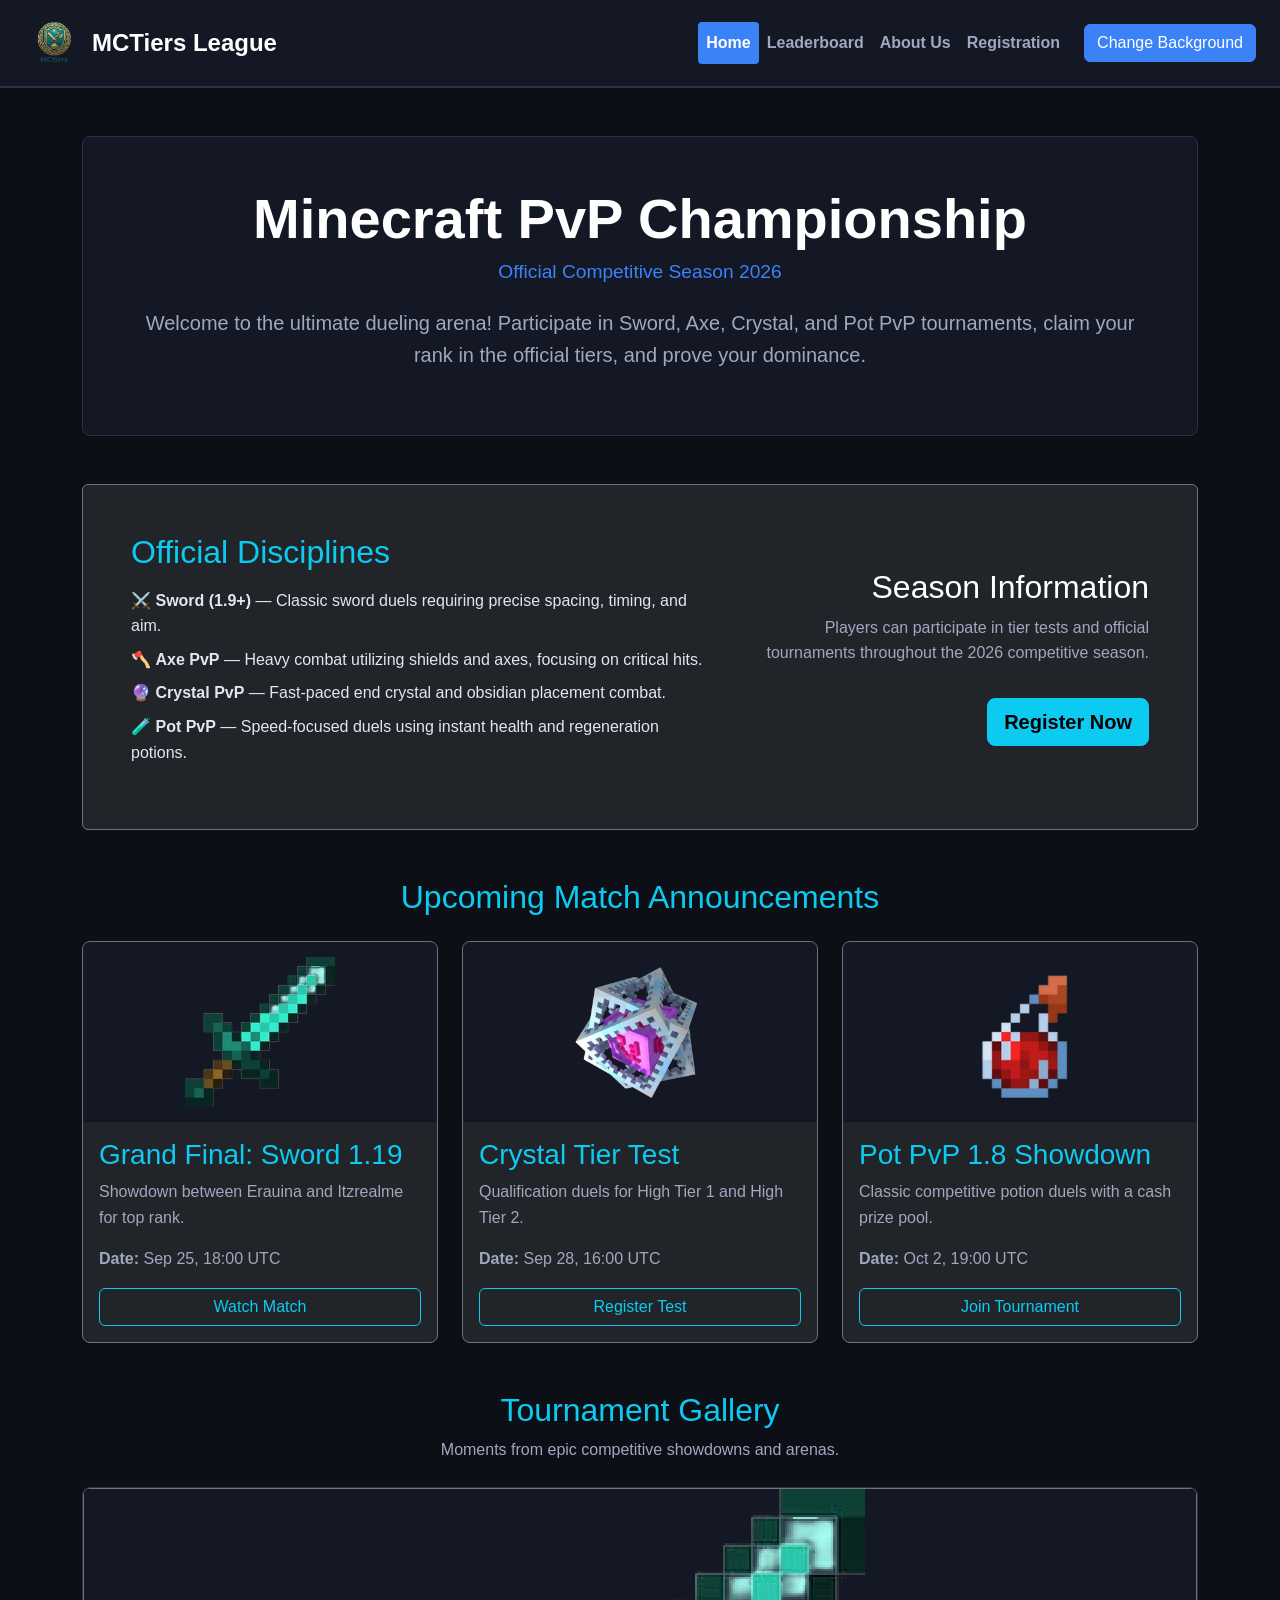
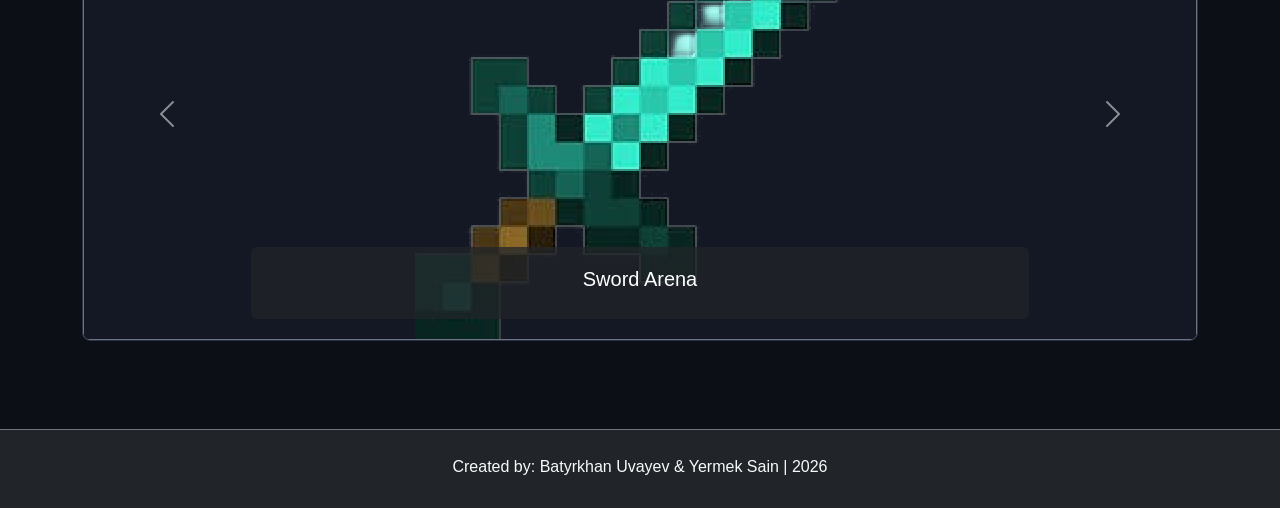
==== index.html @ 8cd23991 "task4: Change the Background Color Using JavaScript." ====
<!DOCTYPE html>
<html lang="en">
<head>
    <meta charset="UTF-8">
    <meta name="viewport" content="width=device-width, initial-scale=1.0">
    <title>Minecraft PvP Championship - Hub</title>
    
    <link href="https://fonts.googleapis.com/css2?family=Poppins:wght@300;400;600;700&display=swap" rel="stylesheet">
    <link rel="stylesheet" href="css/bootstrap.min.css">
    <link rel="stylesheet" href="css/style.css">
</head>
<body>

<div class="page d-flex flex-column min-vh-100">

    <header>
        <nav class="navbar navbar-expand-lg navbar-dark">
            <div class="container-fluid px-sm-2 px-lg-4">
                <a class="navbar-brand d-flex align-items-center gap-2" href="index.html">
                    <img src="images/logo.png" alt="MCTiers League logo" class="logo-img">
                    <span>MCTiers League</span>
                </a>

                <button class="navbar-toggler" type="button" data-bs-toggle="collapse" data-bs-target="#mainNav"
                        aria-controls="mainNav" aria-expanded="false" aria-label="Toggle navigation">
                    <span class="navbar-toggler-icon"></span>
                </button>

                <div class="collapse navbar-collapse" id="mainNav">
                    <ul class="navbar-nav ms-auto align-items-lg-center">
                        <li class="nav-item">
                            <a class="nav-link active" href="index.html" aria-current="page">Home</a>
                        </li>
                        <li class="nav-item">
                            <a class="nav-link" href="leaderboard.html">Leaderboard</a>
                        </li>
                        <li class="nav-item">
                            <a class="nav-link" href="about.html">About Us</a>
                        </li>
                        <li class="nav-item">
                            <a class="nav-link" href="contact.html">Registration</a>
                        </li>
                        <li class="nav-item ms-lg-3 mt-2 mt-lg-0">
                            <button type="button" id="changeThemeBtn" class="btn btn-primary">Change Background</button>
                        </li>
                    </ul>
                </div>
            </div>
        </nav>
    </header>


    <main class="container py-5 flex-grow-1">

        <section class="hero-banner p-4 p-lg-5 mb-5 text-center">
            <h1 class="display-4 fw-bold">Minecraft PvP Championship</h1>
            <h3 class="subtitle mb-4">Official Competitive Season 2026</h3>
            <p class="lead">Welcome to the ultimate dueling arena! Participate in Sword, Axe, Crystal, and Pot PvP tournaments, claim your rank in the official tiers, and prove your dominance.</p>
        </section>

        <section class="rules-section p-4 p-lg-5 mb-5 bg-dark rounded border border-secondary">
            <div class="row g-4 align-items-center">
                <div class="col-lg-7">
                    <h2 class="text-info">Official Disciplines</h2>
                    <ul class="list-unstyled mt-3">
                        <li class="mb-2">⚔️ <strong>Sword (1.9+)</strong> — Classic sword duels requiring precise spacing, timing, and aim.</li>
                        <li class="mb-2">🪓 <strong>Axe PvP</strong> — Heavy combat utilizing shields and axes, focusing on critical hits.</li>
                        <li class="mb-2">🔮 <strong>Crystal PvP</strong> — Fast-paced end crystal and obsidian placement combat.</li>
                        <li class="mb-2">🧪 <strong>Pot PvP</strong> — Speed-focused duels using instant health and regeneration potions.</li>
                    </ul>
                </div>

                <div class="col-lg-5 text-lg-end text-center">
                    <h2>Season Information</h2>
                    <p>Players can participate in tier tests and official tournaments throughout the 2026 competitive season.</p>
                    <a href="contact.html" class="btn btn-info btn-lg mt-3 fw-bold">Register Now</a>
                </div>
            </div>
        </section>

        <section class="mb-5">
            <h2 class="mb-4 text-center text-info">Upcoming Match Announcements</h2>
            <div class="row g-4">
                <div class="col-md-6 col-lg-4">
                    <div class="card match-card h-100 bg-dark border-secondary">
                        <img src="images/Без_названия-removebg-preview (1).png" class="card-img-top pixel-icon" alt="Sword PvP match">
                        <div class="card-body d-flex flex-column text-light">
                            <h3 class="card-title text-info">Grand Final: Sword 1.19</h3>
                            <p class="card-text">Showdown between Erauina and Itzrealme for top rank.</p>
                            <p class="card-text"><strong>Date:</strong> Sep 25, 18:00 UTC</p>
                            <a href="contact.html" class="btn btn-outline-info mt-auto">Watch Match</a>
                        </div>
                    </div>
                </div>

                <div class="col-md-6 col-lg-4">
                    <div class="card match-card h-100 bg-dark border-secondary">
                        <img src="images/crys-removebg-preview.png" class="card-img-top pixel-icon" alt="Crystal PvP match">
                        <div class="card-body d-flex flex-column text-light">
                            <h3 class="card-title text-info">Crystal Tier Test</h3>
                            <p class="card-text">Qualification duels for High Tier 1 and High Tier 2.</p>
                            <p class="card-text"><strong>Date:</strong> Sep 28, 16:00 UTC</p>
                            <a href="contact.html" class="btn btn-outline-info mt-auto">Register Test</a>
                        </div>
                    </div>
                </div>

                <div class="col-md-6 col-lg-4">
                    <div class="card match-card h-100 bg-dark border-secondary">
                        <img src="images/PotionDuels.webp" class="card-img-top pixel-icon" alt="Pot PvP match">
                        <div class="card-body d-flex flex-column text-light">
                            <h3 class="card-title text-info">Pot PvP 1.8 Showdown</h3>
                            <p class="card-text">Classic competitive potion duels with a cash prize pool.</p>
                            <p class="card-text"><strong>Date:</strong> Oct 2, 19:00 UTC</p>
                            <a href="contact.html" class="btn btn-outline-info mt-auto">Join Tournament</a>
                        </div>
                    </div>
                </div>
            </div>
        </section>

        <!-- Галерея -->
        <section class="gallery-section">
            <h2 class="mb-2 text-center text-info">Tournament Gallery</h2>
            <p class="mb-4 text-center">Moments from epic competitive showdowns and arenas.</p>

            <div id="tournamentCarousel" class="carousel slide" data-bs-ride="carousel">
                <div class="carousel-inner rounded shadow-lg border border-secondary">
                    <div class="carousel-item active">
                        <img src="images/Без_названия-removebg-preview (1).png" class="d-block w-100 carousel-img" alt="Sword Arena">
                        <div class="carousel-caption d-none d-md-block bg-dark bg-opacity-75 rounded">
                            <h5>Sword Arena</h5>
                        </div>
                    </div>
                    <div class="carousel-item">
                        <img src="images/crys-removebg-preview.png" class="d-block w-100 carousel-img" alt="Crystal Fight">
                        <div class="carousel-caption d-none d-md-block bg-dark bg-opacity-75 rounded">
                            <h5>Crystal Fight</h5>
                        </div>
                    </div>
                    <div class="carousel-item">
                        <img src="images/PotionDuels.webp" class="d-block w-100 carousel-img" alt="Pot PvP Duel">
                        <div class="carousel-caption d-none d-md-block bg-dark bg-opacity-75 rounded">
                            <h5>Pot PvP Duel</h5>
                        </div>
                    </div>
                </div>
                <button class="carousel-control-prev" type="button" data-bs-target="#tournamentCarousel" data-bs-slide="prev">
                    <span class="carousel-control-prev-icon" aria-hidden="true"></span>
                    <span class="visually-hidden">Previous</span>
                </button>
                <button class="carousel-control-next" type="button" data-bs-target="#tournamentCarousel" data-bs-slide="next">
                    <span class="carousel-control-next-icon" aria-hidden="true"></span>
                    <span class="visually-hidden">Next</span>
                </button>
            </div>
        </section>

    </main>
    <footer class="py-4 text-center mt-auto bg-dark border-top border-secondary">
        <div class="container">
            <p class="mb-1 text-light">Created by: Batyrkhan Uvayev & Yermek Sain | 2026</p>
            <p class="mb-0 text-info fw-bold" id="dateTimeDisplay"></p>
        </div>
    </footer>

</div>
<script src="https://cdn.jsdelivr.net/npm/bootstrap@5.3.3/dist/js/bootstrap.bundle.min.js"></script>
<script src="js/script.js"></script>
</body>
</html>
---- css/style.css ----
* {
    margin: 0;
    padding: 0;
    box-sizing: border-box;
}

body {
    background-color: #0d0f17;
    color: #e1e6f0;
    font-family: 'Segoe UI', Tahoma, Geneva, Verdana, sans-serif;
    line-height: 1.6;
}

.page {
    min-height: 100vh;
    display: flex;
    flex-direction: column;
}

header {
    background-color: #141824;
    border-bottom: 2px solid #2a3148;
}

.navbar-brand {
    color: #ffffff !important;
    font-size: 1.5rem;
    font-weight: 700;
}

.logo-img {
    width: 60px;
    height: 60px;
    border-radius: 6px;
    object-fit: cover;
}

.navbar-nav .nav-link {
    color: #a0a8c0;
    font-weight: 600;
}

.navbar-nav .nav-link:hover {
    color: #ffffff;
}

.navbar-nav .nav-link.active {
    background-color: #3b82f6;
    color: #ffffff;
    border-radius: 4px;
}

aside {
    background-color: #141824;
    border-right: 1px solid #2a3148;
}

aside h2 {
    color: #3b82f6;
    font-size: 1.4rem;
}

aside p {
    color: #a0a8c0;
    font-size: 0.95rem;
}

main {
    min-width: 0;
}

h1, h2, h3 {
    color: #ffffff;
}

h1 {
    font-size: 2.5rem;
}

p {
    color: #a0a8c0;
}

.hero-banner,
.rules-section {
    background-color: #141824;
    border: 1px solid #2a3148;
    border-radius: 8px;
}

.subtitle {
    color: #3b82f6;
    font-size: 1.2rem;
}

.match-card {
    background-color: #141824;
    border: 1px solid #2a3148;
    border-radius: 8px;
    overflow: hidden;
    transition: transform 0.3s ease, box-shadow 0.3s ease;
}

.match-card:hover {
    transform: translateY(-8px);
    box-shadow: 0 10px 20px rgba(59, 130, 246, 0.2);
}

.match-card img {
    height: 180px;
    background-color: #141824;
    object-fit: cover;
}

.match-card img.pixel-icon {
    object-fit: contain;
    padding: 15px;
}

.card-title {
    color: #ffffff;
}

.card-text {
    color: #a0a8c0;
}

.btn-primary {
    background-color: #3b82f6;
    border-color: #3b82f6;
}

.btn-primary:hover {
    background-color: #2563ed;
    border-color: #2563ed;
}

.gallery-section {
    margin-bottom: 40px;
}

.carousel {
    border: 1px solid #2a3148;
    border-radius: 8px;
    overflow: hidden;
}

.carousel-img {
    height: 450px;
    object-fit: contain;
    background-color: #141824;
    image-rendering: pixelated;
}

.carousel-caption {
    background-color: rgba(20, 24, 36, 0.85);
    border-radius: 6px;
}

.team-member {
    display: flex;
    align-items: center;
    gap: 20px;
    background-color: #141824;
    border: 1px solid #2a3148;
    border-radius: 8px;
}

.member-avatar {
    width: 100px;
    height: 100px;
    border-radius: 50%;
    object-fit: cover;
    border: 2px solid #3b82f6;
    flex-shrink: 0;
}

.form-label {
    color: #e1e6f0;
    font-weight: 600;
}

.form-control,
.form-select {
    background-color: #0d0f17;
    border: 1px solid #2a3148;
    color: #e1e6f0;
}

.form-control:focus,
.form-select:focus {
    background-color: #0d0f17;
    color: #e1e6f0;
    border-color: #3b82f6;
    box-shadow: 0 0 0 0.2rem rgba(59, 130, 246, 0.25);
}

.form-control::placeholder {
    color: #6f7890;
}

.table {
    margin-bottom: 0;
}

.table-dark {
    --bs-table-bg: #141824;
    --bs-table-border-color: #2a3148;
}

.table thead th {
    color: #3b82f6;
}

footer {
    background-color: #080a10;
    border-top: 1px solid #1e2436;
    text-align: center;
}

footer p {
    color: #a0a8c0;
}

@media (max-width: 991px) {
    h1 {
        font-size: 2rem;
    }

    h2 {
        font-size: 1.5rem;
    }

    .navbar-nav {
        margin-top: 15px;
    }

    .navbar-nav .nav-link {
        padding: 8px 12px;
    }

    aside {
        border-right: none;
        border-bottom: 1px solid #2a3148;
    }

    .carousel-img {
        height: 350px;
    }
}

@media (max-width: 767px) {
    h1 {
        font-size: 1.7rem;
    }

    h2 {
        font-size: 1.3rem;
    }

    h3 {
        font-size: 1.1rem;
    }

    p,
    li {
        font-size: 0.9rem;
    }

    .logo-img {
        width: 50px;
        height: 50px;
    }

    .carousel-img {
        height: 250px;
    }

    .team-member {
        flex-direction: column;
        text-align: center;
    }

    .member-avatar {
        width: 85px;
        height: 85px;
    }
}

@media (max-width: 575px) {
    h1 {
        font-size: 1.5rem;
    }

    .carousel-img {
        height: 200px;
    }

    .carousel-caption {
        padding: 5px;
    }

    .carousel-caption h3 {
        font-size: 0.9rem;
    }
}
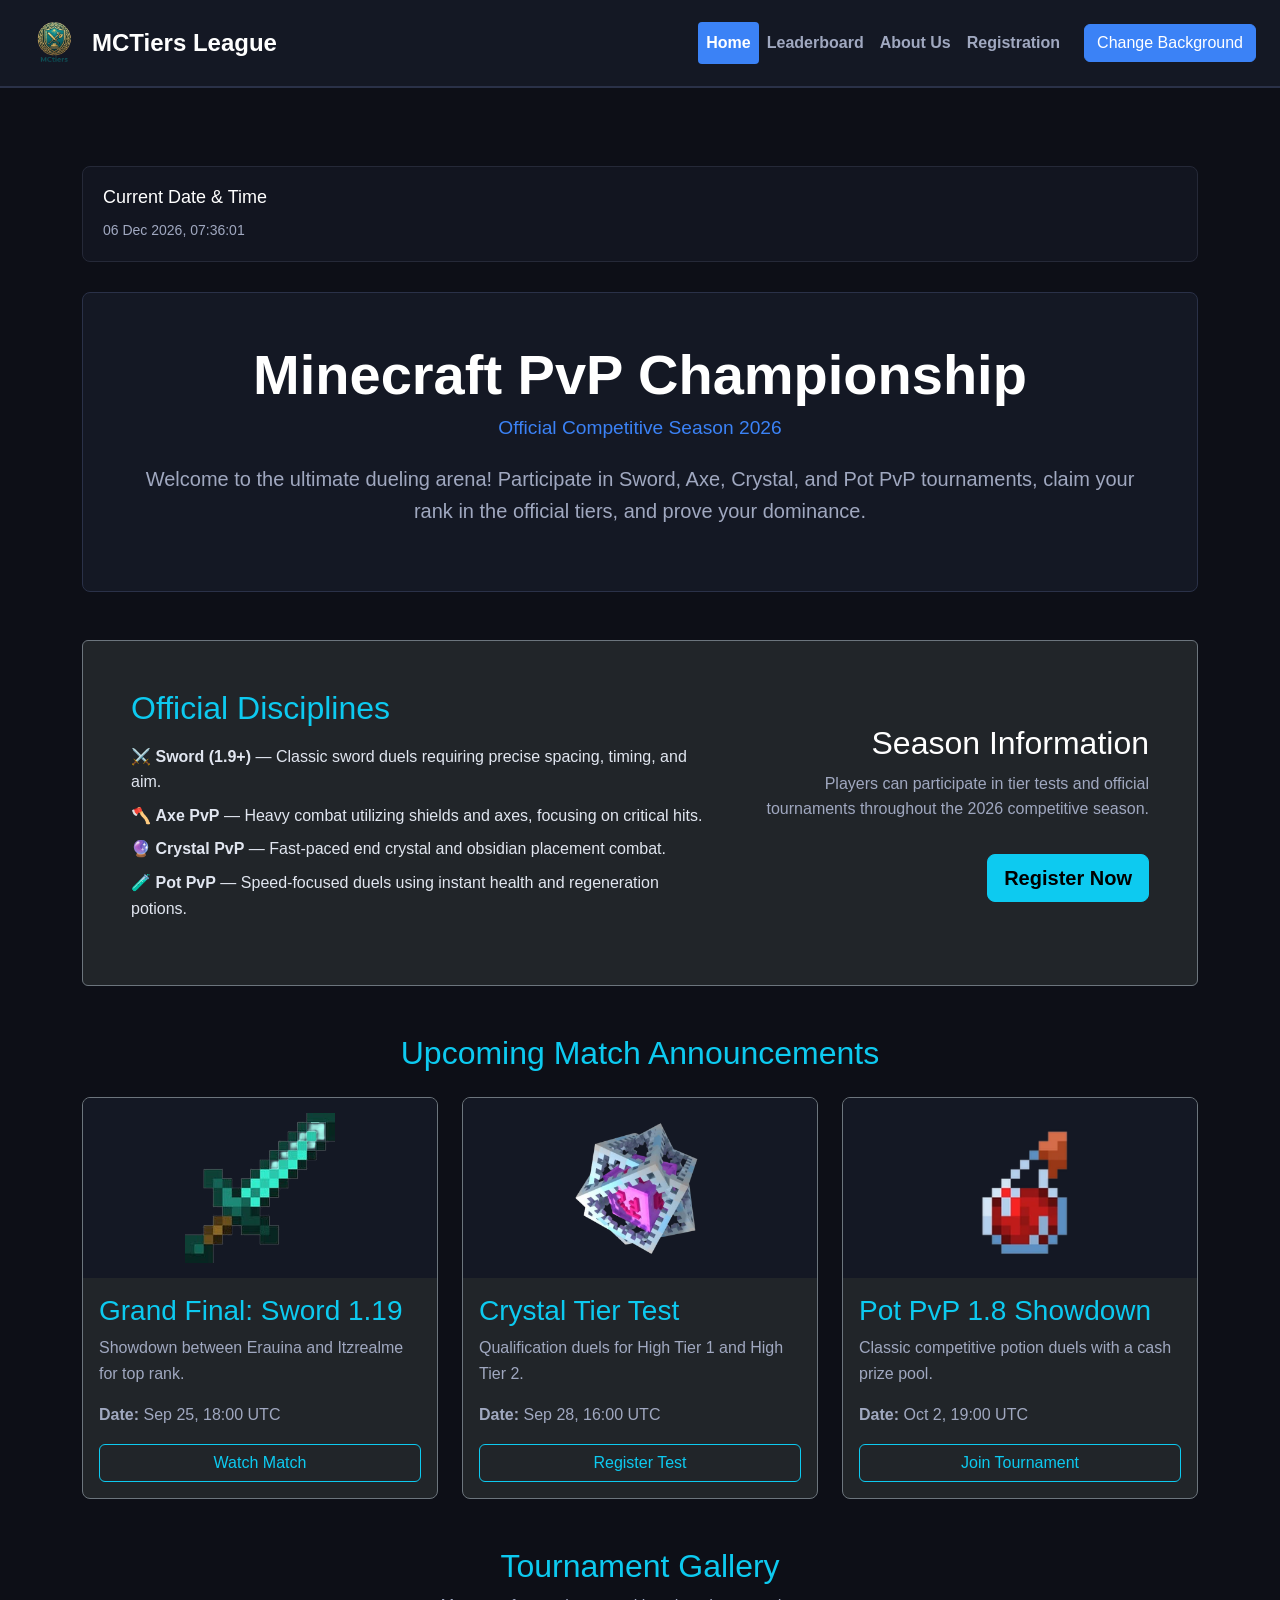
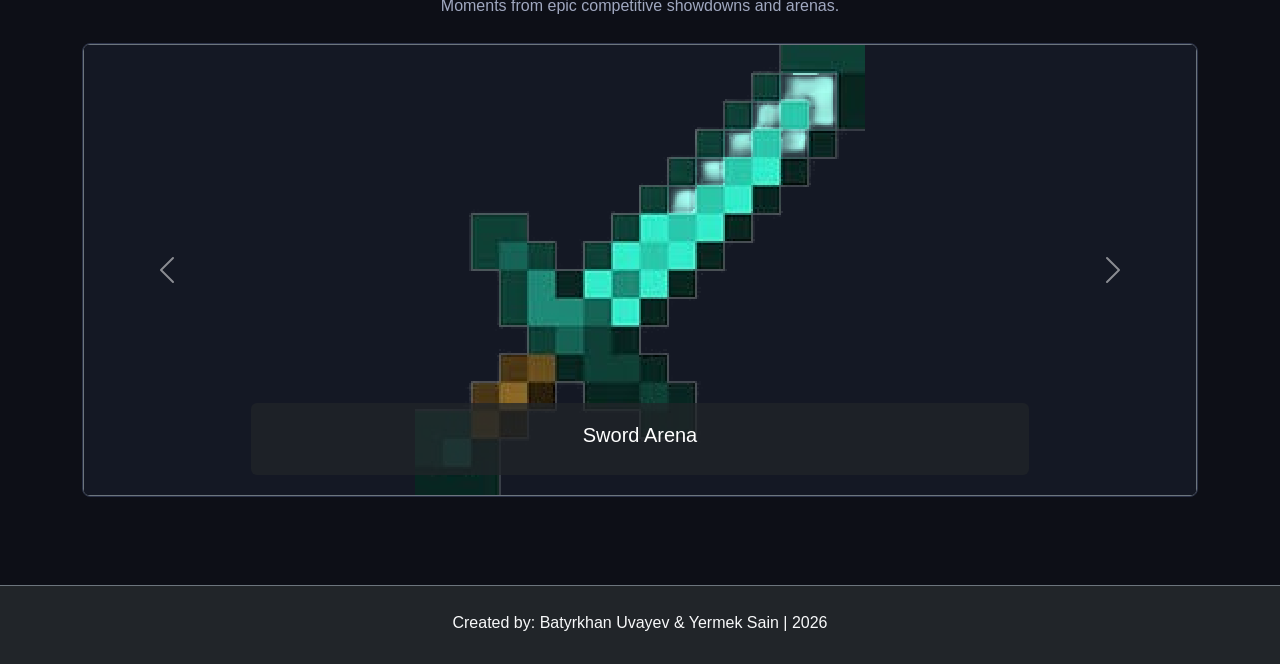
==== commit 7d625ea7: "task5: current time and date" ====
--- a/index.html
+++ b/index.html
@@ -1,171 +1,191 @@
 <!DOCTYPE html>
 <html lang="en">
+
 <head>
     <meta charset="UTF-8">
     <meta name="viewport" content="width=device-width, initial-scale=1.0">
     <title>Minecraft PvP Championship - Hub</title>
-    
+
     <link href="https://fonts.googleapis.com/css2?family=Poppins:wght@300;400;600;700&display=swap" rel="stylesheet">
     <link rel="stylesheet" href="css/bootstrap.min.css">
     <link rel="stylesheet" href="css/style.css">
 </head>
+
 <body>
 
-<div class="page d-flex flex-column min-vh-100">
+    <div class="page d-flex flex-column min-vh-100">
 
-    <header>
-        <nav class="navbar navbar-expand-lg navbar-dark">
-            <div class="container-fluid px-sm-2 px-lg-4">
-                <a class="navbar-brand d-flex align-items-center gap-2" href="index.html">
-                    <img src="images/logo.png" alt="MCTiers League logo" class="logo-img">
-                    <span>MCTiers League</span>
-                </a>
+        <header>
+            <nav class="navbar navbar-expand-lg navbar-dark">
+                <div class="container-fluid px-sm-2 px-lg-4">
+                    <a class="navbar-brand d-flex align-items-center gap-2" href="index.html">
+                        <img src="images/logo.png" alt="MCTiers League logo" class="logo-img">
+                        <span>MCTiers League</span>
+                    </a>
 
-                <button class="navbar-toggler" type="button" data-bs-toggle="collapse" data-bs-target="#mainNav"
+                    <button class="navbar-toggler" type="button" data-bs-toggle="collapse" data-bs-target="#mainNav"
                         aria-controls="mainNav" aria-expanded="false" aria-label="Toggle navigation">
-                    <span class="navbar-toggler-icon"></span>
-                </button>
+                        <span class="navbar-toggler-icon"></span>
+                    </button>
 
-                <div class="collapse navbar-collapse" id="mainNav">
-                    <ul class="navbar-nav ms-auto align-items-lg-center">
-                        <li class="nav-item">
-                            <a class="nav-link active" href="index.html" aria-current="page">Home</a>
-                        </li>
-                        <li class="nav-item">
-                            <a class="nav-link" href="leaderboard.html">Leaderboard</a>
-                        </li>
-                        <li class="nav-item">
-                            <a class="nav-link" href="about.html">About Us</a>
-                        </li>
-                        <li class="nav-item">
-                            <a class="nav-link" href="contact.html">Registration</a>
-                        </li>
-                        <li class="nav-item ms-lg-3 mt-2 mt-lg-0">
-                            <button type="button" id="changeThemeBtn" class="btn btn-primary">Change Background</button>
-                        </li>
-                    </ul>
+                    <div class="collapse navbar-collapse" id="mainNav">
+                        <ul class="navbar-nav ms-auto align-items-lg-center">
+                            <li class="nav-item">
+                                <a class="nav-link active" href="index.html" aria-current="page">Home</a>
+                            </li>
+                            <li class="nav-item">
+                                <a class="nav-link" href="leaderboard.html">Leaderboard</a>
+                            </li>
+                            <li class="nav-item">
+                                <a class="nav-link" href="about.html">About Us</a>
+                            </li>
+                            <li class="nav-item">
+                                <a class="nav-link" href="contact.html">Registration</a>
+                            </li>
+                            <li class="nav-item ms-lg-3 mt-2 mt-lg-0">
+                                <button type="button" id="changeThemeBtn" class="btn btn-primary">Change
+                                    Background</button>
+                            </li>
+                        </ul>
+                    </div>
                 </div>
-            </div>
-        </nav>
-    </header>
+            </nav>
+        </header>
 
 
-    <main class="container py-5 flex-grow-1">
+        <main class="container py-5 flex-grow-1">
 
-        <section class="hero-banner p-4 p-lg-5 mb-5 text-center">
-            <h1 class="display-4 fw-bold">Minecraft PvP Championship</h1>
-            <h3 class="subtitle mb-4">Official Competitive Season 2026</h3>
-            <p class="lead">Welcome to the ultimate dueling arena! Participate in Sword, Axe, Crystal, and Pot PvP tournaments, claim your rank in the official tiers, and prove your dominance.</p>
-        </section>
+            <aside class="site-aside">
+                <h3>Current Date &amp; Time</h3>
+                <p id="currentDateTime">Loading date and time...</p>
+            </aside>
+            <section class="hero-banner p-4 p-lg-5 mb-5 text-center">
+                <h1 class="display-4 fw-bold">Minecraft PvP Championship</h1>
+                <h3 class="subtitle mb-4">Official Competitive Season 2026</h3>
+                <p class="lead">Welcome to the ultimate dueling arena! Participate in Sword, Axe, Crystal, and Pot PvP
+                    tournaments, claim your rank in the official tiers, and prove your dominance.</p>
+            </section>
 
-        <section class="rules-section p-4 p-lg-5 mb-5 bg-dark rounded border border-secondary">
-            <div class="row g-4 align-items-center">
-                <div class="col-lg-7">
-                    <h2 class="text-info">Official Disciplines</h2>
-                    <ul class="list-unstyled mt-3">
-                        <li class="mb-2">⚔️ <strong>Sword (1.9+)</strong> — Classic sword duels requiring precise spacing, timing, and aim.</li>
-                        <li class="mb-2">🪓 <strong>Axe PvP</strong> — Heavy combat utilizing shields and axes, focusing on critical hits.</li>
-                        <li class="mb-2">🔮 <strong>Crystal PvP</strong> — Fast-paced end crystal and obsidian placement combat.</li>
-                        <li class="mb-2">🧪 <strong>Pot PvP</strong> — Speed-focused duels using instant health and regeneration potions.</li>
-                    </ul>
+            <section class="rules-section p-4 p-lg-5 mb-5 bg-dark rounded border border-secondary">
+                <div class="row g-4 align-items-center">
+                    <div class="col-lg-7">
+                        <h2 class="text-info">Official Disciplines</h2>
+                        <ul class="list-unstyled mt-3">
+                            <li class="mb-2">⚔️ <strong>Sword (1.9+)</strong> — Classic sword duels requiring precise
+                                spacing, timing, and aim.</li>
+                            <li class="mb-2">🪓 <strong>Axe PvP</strong> — Heavy combat utilizing shields and axes,
+                                focusing on critical hits.</li>
+                            <li class="mb-2">🔮 <strong>Crystal PvP</strong> — Fast-paced end crystal and obsidian
+                                placement combat.</li>
+                            <li class="mb-2">🧪 <strong>Pot PvP</strong> — Speed-focused duels using instant health and
+                                regeneration potions.</li>
+                        </ul>
+                    </div>
+
+                    <div class="col-lg-5 text-lg-end text-center">
+                        <h2>Season Information</h2>
+                        <p>Players can participate in tier tests and official tournaments throughout the 2026
+                            competitive season.</p>
+                        <a href="contact.html" class="btn btn-info btn-lg mt-3 fw-bold">Register Now</a>
+                    </div>
                 </div>
+            </section>
 
-                <div class="col-lg-5 text-lg-end text-center">
-                    <h2>Season Information</h2>
-                    <p>Players can participate in tier tests and official tournaments throughout the 2026 competitive season.</p>
-                    <a href="contact.html" class="btn btn-info btn-lg mt-3 fw-bold">Register Now</a>
-                </div>
-            </div>
-        </section>
+            <section class="mb-5">
+                <h2 class="mb-4 text-center text-info">Upcoming Match Announcements</h2>
+                <div class="row g-4">
+                    <div class="col-md-6 col-lg-4">
+                        <div class="card match-card h-100 bg-dark border-secondary">
+                            <img src="images/Без_названия-removebg-preview (1).png" class="card-img-top pixel-icon"
+                                alt="Sword PvP match">
+                            <div class="card-body d-flex flex-column text-light">
+                                <h3 class="card-title text-info">Grand Final: Sword 1.19</h3>
+                                <p class="card-text">Showdown between Erauina and Itzrealme for top rank.</p>
+                                <p class="card-text"><strong>Date:</strong> Sep 25, 18:00 UTC</p>
+                                <a href="contact.html" class="btn btn-outline-info mt-auto">Watch Match</a>
+                            </div>
+                        </div>
+                    </div>
 
-        <section class="mb-5">
-            <h2 class="mb-4 text-center text-info">Upcoming Match Announcements</h2>
-            <div class="row g-4">
-                <div class="col-md-6 col-lg-4">
-                    <div class="card match-card h-100 bg-dark border-secondary">
-                        <img src="images/Без_названия-removebg-preview (1).png" class="card-img-top pixel-icon" alt="Sword PvP match">
-                        <div class="card-body d-flex flex-column text-light">
-                            <h3 class="card-title text-info">Grand Final: Sword 1.19</h3>
-                            <p class="card-text">Showdown between Erauina and Itzrealme for top rank.</p>
-                            <p class="card-text"><strong>Date:</strong> Sep 25, 18:00 UTC</p>
-                            <a href="contact.html" class="btn btn-outline-info mt-auto">Watch Match</a>
+                    <div class="col-md-6 col-lg-4">
+                        <div class="card match-card h-100 bg-dark border-secondary">
+                            <img src="images/crys-removebg-preview.png" class="card-img-top pixel-icon"
+                                alt="Crystal PvP match">
+                            <div class="card-body d-flex flex-column text-light">
+                                <h3 class="card-title text-info">Crystal Tier Test</h3>
+                                <p class="card-text">Qualification duels for High Tier 1 and High Tier 2.</p>
+                                <p class="card-text"><strong>Date:</strong> Sep 28, 16:00 UTC</p>
+                                <a href="contact.html" class="btn btn-outline-info mt-auto">Register Test</a>
+                            </div>
+                        </div>
+                    </div>
+
+                    <div class="col-md-6 col-lg-4">
+                        <div class="card match-card h-100 bg-dark border-secondary">
+                            <img src="images/PotionDuels.webp" class="card-img-top pixel-icon" alt="Pot PvP match">
+                            <div class="card-body d-flex flex-column text-light">
+                                <h3 class="card-title text-info">Pot PvP 1.8 Showdown</h3>
+                                <p class="card-text">Classic competitive potion duels with a cash prize pool.</p>
+                                <p class="card-text"><strong>Date:</strong> Oct 2, 19:00 UTC</p>
+                                <a href="contact.html" class="btn btn-outline-info mt-auto">Join Tournament</a>
+                            </div>
                         </div>
                     </div>
                 </div>
+            </section>
 
-                <div class="col-md-6 col-lg-4">
-                    <div class="card match-card h-100 bg-dark border-secondary">
-                        <img src="images/crys-removebg-preview.png" class="card-img-top pixel-icon" alt="Crystal PvP match">
-                        <div class="card-body d-flex flex-column text-light">
-                            <h3 class="card-title text-info">Crystal Tier Test</h3>
-                            <p class="card-text">Qualification duels for High Tier 1 and High Tier 2.</p>
-                            <p class="card-text"><strong>Date:</strong> Sep 28, 16:00 UTC</p>
-                            <a href="contact.html" class="btn btn-outline-info mt-auto">Register Test</a>
+            <!-- Галерея -->
+            <section class="gallery-section">
+                <h2 class="mb-2 text-center text-info">Tournament Gallery</h2>
+                <p class="mb-4 text-center">Moments from epic competitive showdowns and arenas.</p>
+
+                <div id="tournamentCarousel" class="carousel slide" data-bs-ride="carousel">
+                    <div class="carousel-inner rounded shadow-lg border border-secondary">
+                        <div class="carousel-item active">
+                            <img src="images/Без_названия-removebg-preview (1).png" class="d-block w-100 carousel-img"
+                                alt="Sword Arena">
+                            <div class="carousel-caption d-none d-md-block bg-dark bg-opacity-75 rounded">
+                                <h5>Sword Arena</h5>
+                            </div>
+                        </div>
+                        <div class="carousel-item">
+                            <img src="images/crys-removebg-preview.png" class="d-block w-100 carousel-img"
+                                alt="Crystal Fight">
+                            <div class="carousel-caption d-none d-md-block bg-dark bg-opacity-75 rounded">
+                                <h5>Crystal Fight</h5>
+                            </div>
+                        </div>
+                        <div class="carousel-item">
+                            <img src="images/PotionDuels.webp" class="d-block w-100 carousel-img" alt="Pot PvP Duel">
+                            <div class="carousel-caption d-none d-md-block bg-dark bg-opacity-75 rounded">
+                                <h5>Pot PvP Duel</h5>
+                            </div>
                         </div>
                     </div>
+                    <button class="carousel-control-prev" type="button" data-bs-target="#tournamentCarousel"
+                        data-bs-slide="prev">
+                        <span class="carousel-control-prev-icon" aria-hidden="true"></span>
+                        <span class="visually-hidden">Previous</span>
+                    </button>
+                    <button class="carousel-control-next" type="button" data-bs-target="#tournamentCarousel"
+                        data-bs-slide="next">
+                        <span class="carousel-control-next-icon" aria-hidden="true"></span>
+                        <span class="visually-hidden">Next</span>
+                    </button>
                 </div>
+            </section>
 
-                <div class="col-md-6 col-lg-4">
-                    <div class="card match-card h-100 bg-dark border-secondary">
-                        <img src="images/PotionDuels.webp" class="card-img-top pixel-icon" alt="Pot PvP match">
-                        <div class="card-body d-flex flex-column text-light">
-                            <h3 class="card-title text-info">Pot PvP 1.8 Showdown</h3>
-                            <p class="card-text">Classic competitive potion duels with a cash prize pool.</p>
-                            <p class="card-text"><strong>Date:</strong> Oct 2, 19:00 UTC</p>
-                            <a href="contact.html" class="btn btn-outline-info mt-auto">Join Tournament</a>
-                        </div>
-                    </div>
-                </div>
+        </main>
+        <footer class="py-4 text-center mt-auto bg-dark border-top border-secondary">
+            <div class="container">
+                <p class="mb-1 text-light">Created by: Batyrkhan Uvayev & Yermek Sain | 2026</p>
+                <p class="mb-0 text-info fw-bold" id="dateTimeDisplay"></p>
             </div>
-        </section>
+        </footer>
 
-        <!-- Галерея -->
-        <section class="gallery-section">
-            <h2 class="mb-2 text-center text-info">Tournament Gallery</h2>
-            <p class="mb-4 text-center">Moments from epic competitive showdowns and arenas.</p>
+    </div>
+    <script src="https://cdn.jsdelivr.net/npm/bootstrap@5.3.3/dist/js/bootstrap.bundle.min.js"></script>
+    <script src="js/script.js"></script>
+</body>
 
-            <div id="tournamentCarousel" class="carousel slide" data-bs-ride="carousel">
-                <div class="carousel-inner rounded shadow-lg border border-secondary">
-                    <div class="carousel-item active">
-                        <img src="images/Без_названия-removebg-preview (1).png" class="d-block w-100 carousel-img" alt="Sword Arena">
-                        <div class="carousel-caption d-none d-md-block bg-dark bg-opacity-75 rounded">
-                            <h5>Sword Arena</h5>
-                        </div>
-                    </div>
-                    <div class="carousel-item">
-                        <img src="images/crys-removebg-preview.png" class="d-block w-100 carousel-img" alt="Crystal Fight">
-                        <div class="carousel-caption d-none d-md-block bg-dark bg-opacity-75 rounded">
-                            <h5>Crystal Fight</h5>
-                        </div>
-                    </div>
-                    <div class="carousel-item">
-                        <img src="images/PotionDuels.webp" class="d-block w-100 carousel-img" alt="Pot PvP Duel">
-                        <div class="carousel-caption d-none d-md-block bg-dark bg-opacity-75 rounded">
-                            <h5>Pot PvP Duel</h5>
-                        </div>
-                    </div>
-                </div>
-                <button class="carousel-control-prev" type="button" data-bs-target="#tournamentCarousel" data-bs-slide="prev">
-                    <span class="carousel-control-prev-icon" aria-hidden="true"></span>
-                    <span class="visually-hidden">Previous</span>
-                </button>
-                <button class="carousel-control-next" type="button" data-bs-target="#tournamentCarousel" data-bs-slide="next">
-                    <span class="carousel-control-next-icon" aria-hidden="true"></span>
-                    <span class="visually-hidden">Next</span>
-                </button>
-            </div>
-        </section>
-
-    </main>
-    <footer class="py-4 text-center mt-auto bg-dark border-top border-secondary">
-        <div class="container">
-            <p class="mb-1 text-light">Created by: Batyrkhan Uvayev & Yermek Sain | 2026</p>
-            <p class="mb-0 text-info fw-bold" id="dateTimeDisplay"></p>
-        </div>
-    </footer>
-
-</div>
-<script src="https://cdn.jsdelivr.net/npm/bootstrap@5.3.3/dist/js/bootstrap.bundle.min.js"></script>
-<script src="js/script.js"></script>
-</body>
 </html>
--- a/css/style.css
+++ b/css/style.css
@@ -79,6 +79,27 @@
 
 p {
     color: #a0a8c0;
+}
+
+
+.site-aside {
+    background-color: #121520;
+    border: 1px solid #252938;
+    border-radius: 8px;
+    padding: 20px;
+    margin: 30px 0;
+    color: #c5c9d6;
+}
+
+.site-aside h3 {
+    color: #ffffff;
+    font-size: 18px;
+    margin-bottom: 10px;
+}
+
+.site-aside p {
+    font-size: 14px;
+    margin-bottom: 0;
 }
 
 .hero-banner,
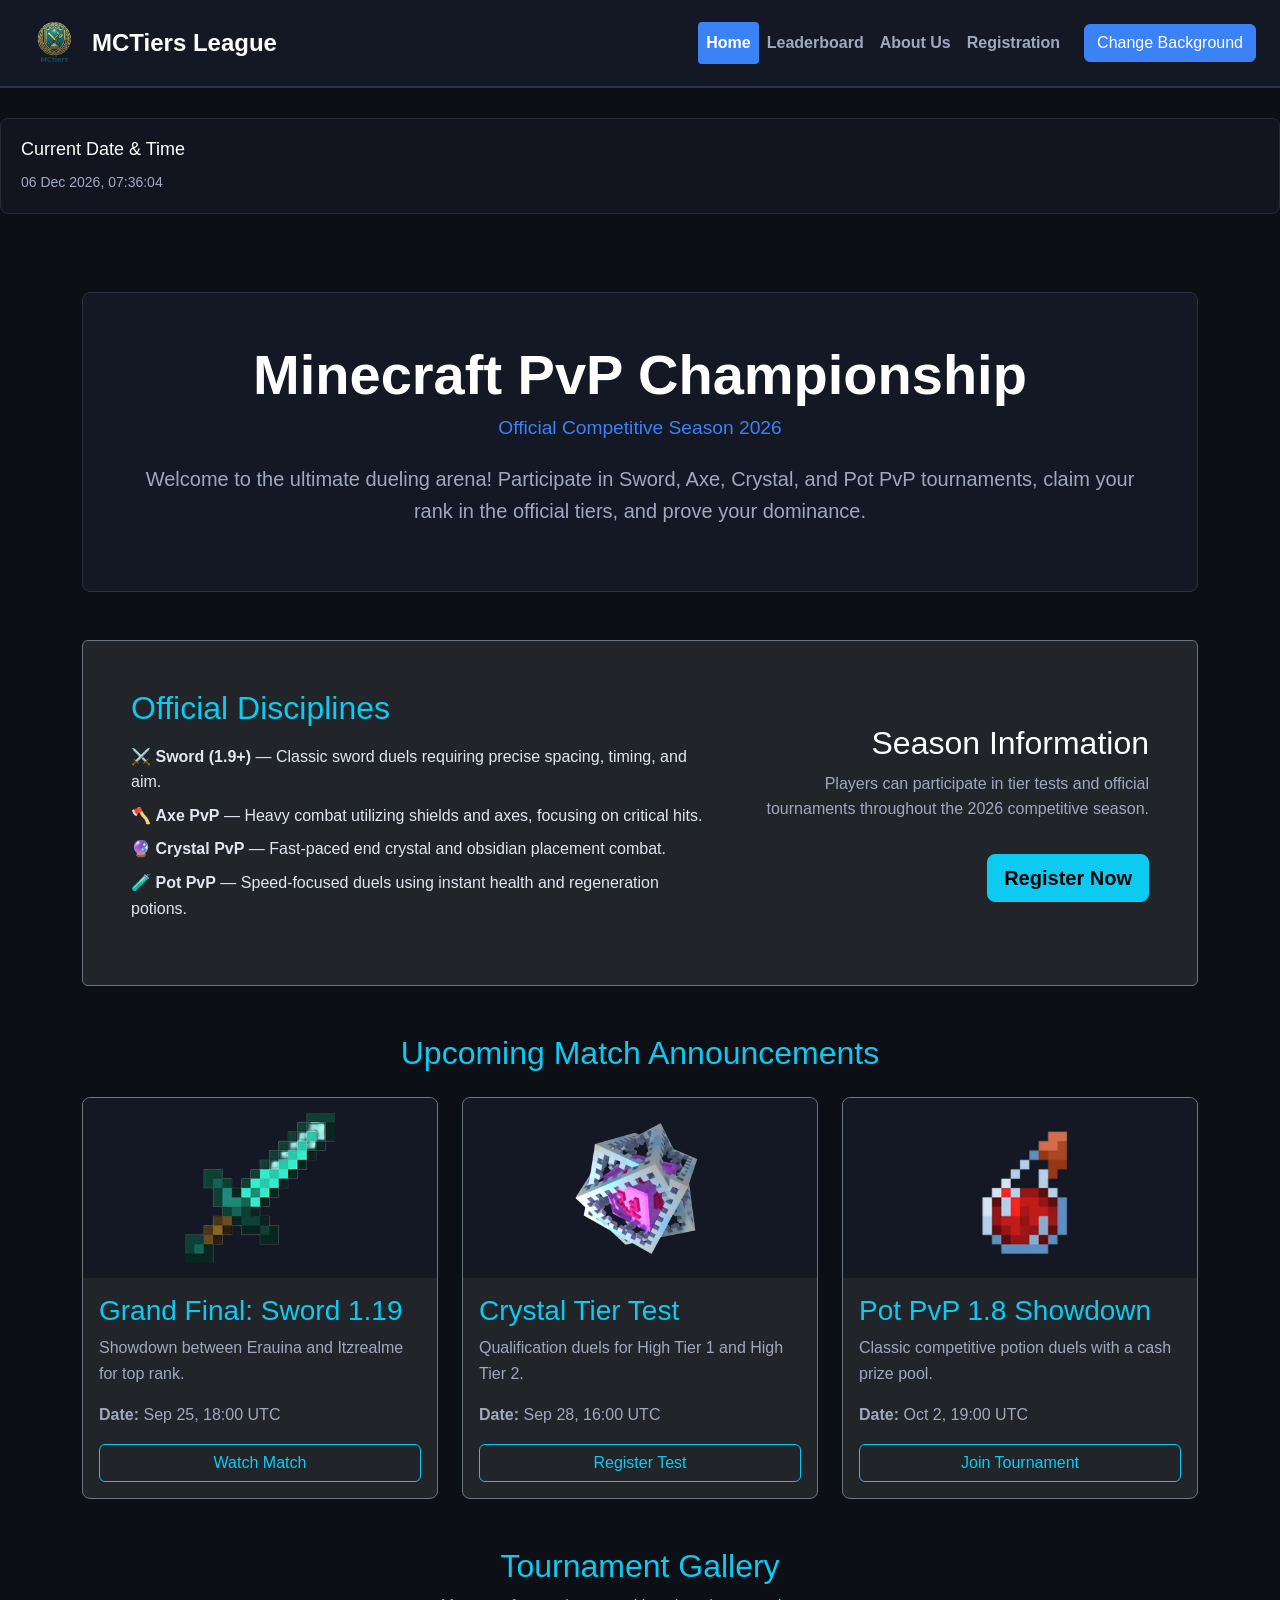
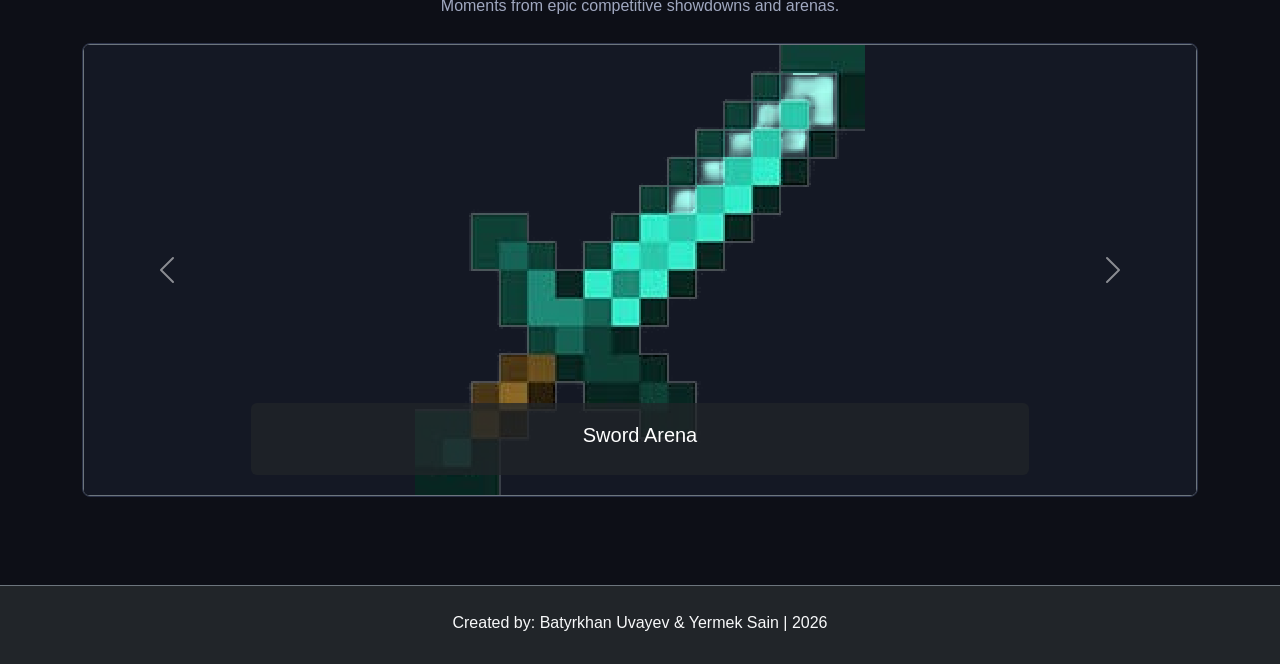
==== commit 4bef1b45: "fixes:task 5" ====
--- a/index.html
+++ b/index.html
@@ -52,13 +52,13 @@
             </nav>
         </header>
 
-
+        <aside class="site-aside">
+            <h3>Current Date &amp; Time</h3>
+            <p id="currentDateTime">Loading date and time...</p>
+        </aside>
         <main class="container py-5 flex-grow-1">
 
-            <aside class="site-aside">
-                <h3>Current Date &amp; Time</h3>
-                <p id="currentDateTime">Loading date and time...</p>
-            </aside>
+
             <section class="hero-banner p-4 p-lg-5 mb-5 text-center">
                 <h1 class="display-4 fw-bold">Minecraft PvP Championship</h1>
                 <h3 class="subtitle mb-4">Official Competitive Season 2026</h3>
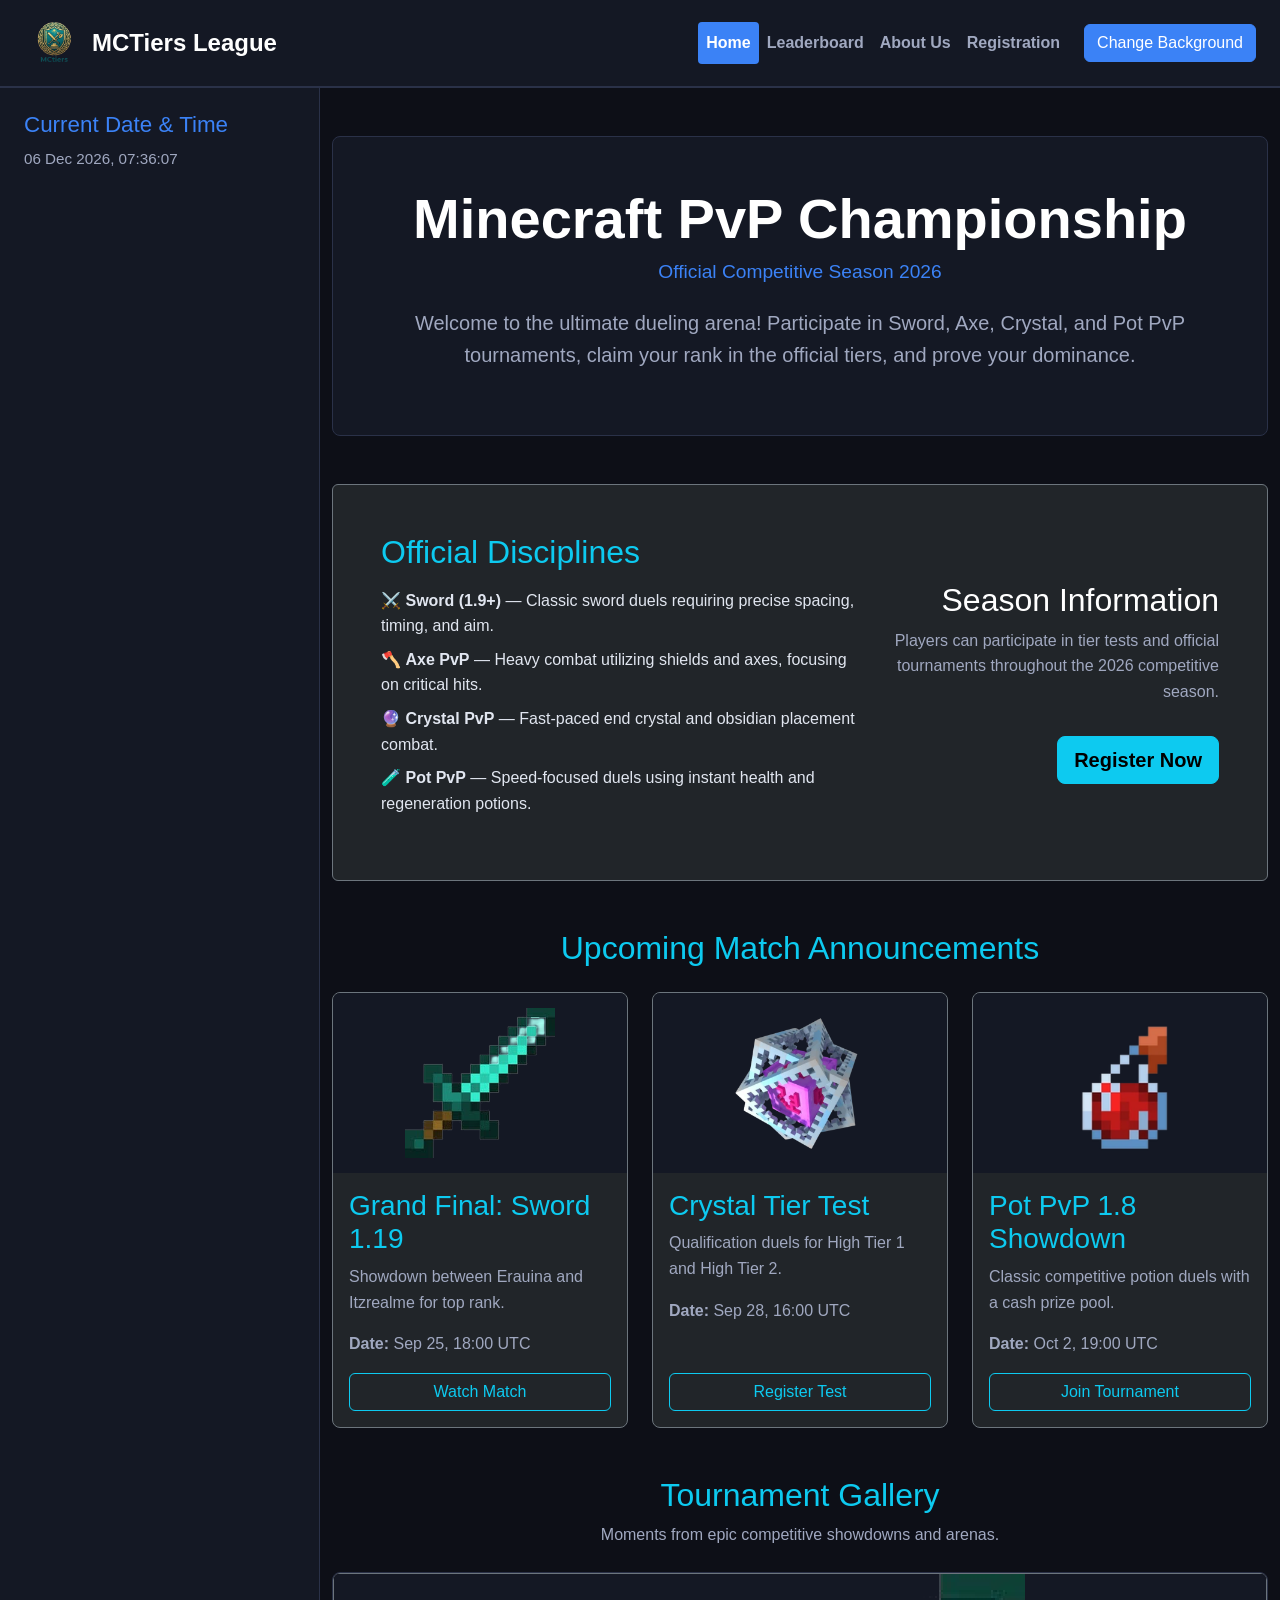
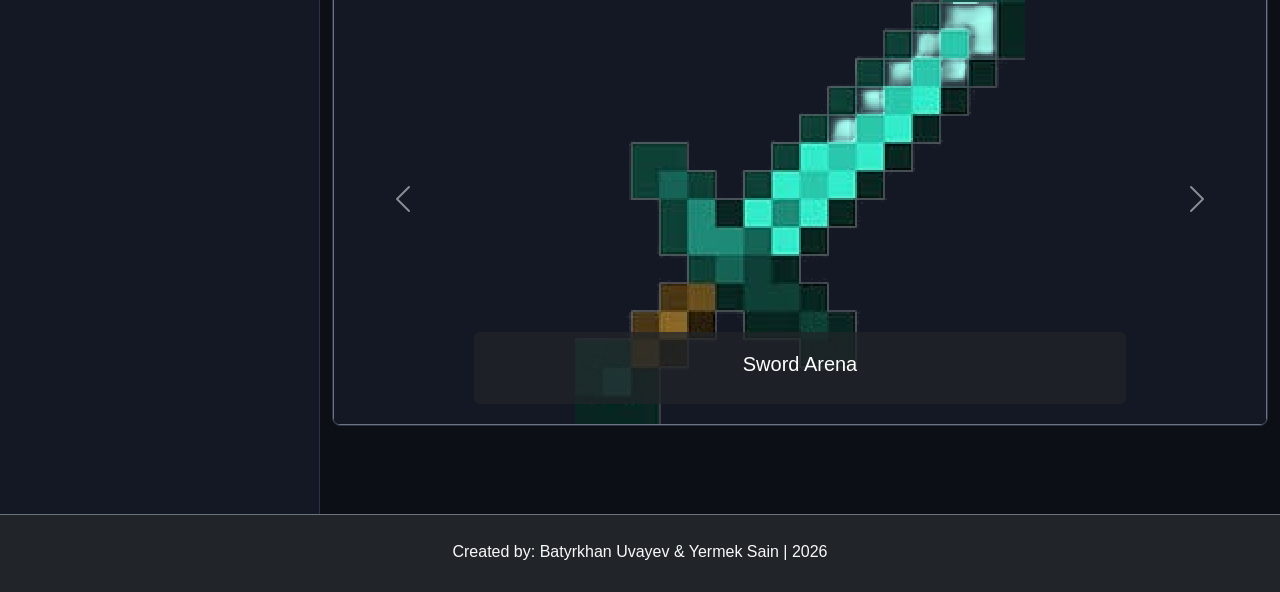
==== commit 4ec112d3: "fixes(2):task 6" ====
--- a/index.html
+++ b/index.html
@@ -52,134 +52,146 @@
             </nav>
         </header>
 
-        <aside class="site-aside">
-            <h3>Current Date &amp; Time</h3>
-            <p id="currentDateTime">Loading date and time...</p>
-        </aside>
-        <main class="container py-5 flex-grow-1">
-
-
-            <section class="hero-banner p-4 p-lg-5 mb-5 text-center">
-                <h1 class="display-4 fw-bold">Minecraft PvP Championship</h1>
-                <h3 class="subtitle mb-4">Official Competitive Season 2026</h3>
-                <p class="lead">Welcome to the ultimate dueling arena! Participate in Sword, Axe, Crystal, and Pot PvP
-                    tournaments, claim your rank in the official tiers, and prove your dominance.</p>
-            </section>
-
-            <section class="rules-section p-4 p-lg-5 mb-5 bg-dark rounded border border-secondary">
-                <div class="row g-4 align-items-center">
-                    <div class="col-lg-7">
-                        <h2 class="text-info">Official Disciplines</h2>
-                        <ul class="list-unstyled mt-3">
-                            <li class="mb-2">⚔️ <strong>Sword (1.9+)</strong> — Classic sword duels requiring precise
-                                spacing, timing, and aim.</li>
-                            <li class="mb-2">🪓 <strong>Axe PvP</strong> — Heavy combat utilizing shields and axes,
-                                focusing on critical hits.</li>
-                            <li class="mb-2">🔮 <strong>Crystal PvP</strong> — Fast-paced end crystal and obsidian
-                                placement combat.</li>
-                            <li class="mb-2">🧪 <strong>Pot PvP</strong> — Speed-focused duels using instant health and
-                                regeneration potions.</li>
-                        </ul>
-                    </div>
-
-                    <div class="col-lg-5 text-lg-end text-center">
-                        <h2>Season Information</h2>
-                        <p>Players can participate in tier tests and official tournaments throughout the 2026
-                            competitive season.</p>
-                        <a href="contact.html" class="btn btn-info btn-lg mt-3 fw-bold">Register Now</a>
-                    </div>
-                </div>
-            </section>
-
-            <section class="mb-5">
-                <h2 class="mb-4 text-center text-info">Upcoming Match Announcements</h2>
-                <div class="row g-4">
-                    <div class="col-md-6 col-lg-4">
-                        <div class="card match-card h-100 bg-dark border-secondary">
-                            <img src="images/Без_названия-removebg-preview (1).png" class="card-img-top pixel-icon"
-                                alt="Sword PvP match">
-                            <div class="card-body d-flex flex-column text-light">
-                                <h3 class="card-title text-info">Grand Final: Sword 1.19</h3>
-                                <p class="card-text">Showdown between Erauina and Itzrealme for top rank.</p>
-                                <p class="card-text"><strong>Date:</strong> Sep 25, 18:00 UTC</p>
-                                <a href="contact.html" class="btn btn-outline-info mt-auto">Watch Match</a>
+        <div class="container-fluid flex-grow-1">
+            <div class="row">
+
+                <aside class="col-lg-3 px-sm-3 px-lg-4 py-4">
+                    <h2>Current Date &amp; Time</h2>
+                    <p id="currentDateTime">Loading...</p>
+                </aside>
+
+                <main class="col-lg-9 py-5">
+
+
+                    <section class="hero-banner p-4 p-lg-5 mb-5 text-center">
+                        <h1 class="display-4 fw-bold">Minecraft PvP Championship</h1>
+                        <h3 class="subtitle mb-4">Official Competitive Season 2026</h3>
+                        <p class="lead">Welcome to the ultimate dueling arena! Participate in Sword, Axe, Crystal, and
+                            Pot PvP
+                            tournaments, claim your rank in the official tiers, and prove your dominance.</p>
+                    </section>
+
+                    <section class="rules-section p-4 p-lg-5 mb-5 bg-dark rounded border border-secondary">
+                        <div class="row g-4 align-items-center">
+                            <div class="col-lg-7">
+                                <h2 class="text-info">Official Disciplines</h2>
+                                <ul class="list-unstyled mt-3">
+                                    <li class="mb-2">⚔️ <strong>Sword (1.9+)</strong> — Classic sword duels requiring
+                                        precise
+                                        spacing, timing, and aim.</li>
+                                    <li class="mb-2">🪓 <strong>Axe PvP</strong> — Heavy combat utilizing shields and
+                                        axes,
+                                        focusing on critical hits.</li>
+                                    <li class="mb-2">🔮 <strong>Crystal PvP</strong> — Fast-paced end crystal and
+                                        obsidian
+                                        placement combat.</li>
+                                    <li class="mb-2">🧪 <strong>Pot PvP</strong> — Speed-focused duels using instant
+                                        health and
+                                        regeneration potions.</li>
+                                </ul>
+                            </div>
+
+                            <div class="col-lg-5 text-lg-end text-center">
+                                <h2>Season Information</h2>
+                                <p>Players can participate in tier tests and official tournaments throughout the 2026
+                                    competitive season.</p>
+                                <a href="contact.html" class="btn btn-info btn-lg mt-3 fw-bold">Register Now</a>
                             </div>
                         </div>
-                    </div>
-
-                    <div class="col-md-6 col-lg-4">
-                        <div class="card match-card h-100 bg-dark border-secondary">
-                            <img src="images/crys-removebg-preview.png" class="card-img-top pixel-icon"
-                                alt="Crystal PvP match">
-                            <div class="card-body d-flex flex-column text-light">
-                                <h3 class="card-title text-info">Crystal Tier Test</h3>
-                                <p class="card-text">Qualification duels for High Tier 1 and High Tier 2.</p>
-                                <p class="card-text"><strong>Date:</strong> Sep 28, 16:00 UTC</p>
-                                <a href="contact.html" class="btn btn-outline-info mt-auto">Register Test</a>
+                    </section>
+
+                    <section class="mb-5">
+                        <h2 class="mb-4 text-center text-info">Upcoming Match Announcements</h2>
+                        <div class="row g-4">
+                            <div class="col-md-6 col-lg-4">
+                                <div class="card match-card h-100 bg-dark border-secondary">
+                                    <img src="images/Без_названия-removebg-preview (1).png"
+                                        class="card-img-top pixel-icon" alt="Sword PvP match">
+                                    <div class="card-body d-flex flex-column text-light">
+                                        <h3 class="card-title text-info">Grand Final: Sword 1.19</h3>
+                                        <p class="card-text">Showdown between Erauina and Itzrealme for top rank.</p>
+                                        <p class="card-text"><strong>Date:</strong> Sep 25, 18:00 UTC</p>
+                                        <a href="contact.html" class="btn btn-outline-info mt-auto">Watch Match</a>
+                                    </div>
+                                </div>
+                            </div>
+
+                            <div class="col-md-6 col-lg-4">
+                                <div class="card match-card h-100 bg-dark border-secondary">
+                                    <img src="images/crys-removebg-preview.png" class="card-img-top pixel-icon"
+                                        alt="Crystal PvP match">
+                                    <div class="card-body d-flex flex-column text-light">
+                                        <h3 class="card-title text-info">Crystal Tier Test</h3>
+                                        <p class="card-text">Qualification duels for High Tier 1 and High Tier 2.</p>
+                                        <p class="card-text"><strong>Date:</strong> Sep 28, 16:00 UTC</p>
+                                        <a href="contact.html" class="btn btn-outline-info mt-auto">Register Test</a>
+                                    </div>
+                                </div>
+                            </div>
+
+                            <div class="col-md-6 col-lg-4">
+                                <div class="card match-card h-100 bg-dark border-secondary">
+                                    <img src="images/PotionDuels.webp" class="card-img-top pixel-icon"
+                                        alt="Pot PvP match">
+                                    <div class="card-body d-flex flex-column text-light">
+                                        <h3 class="card-title text-info">Pot PvP 1.8 Showdown</h3>
+                                        <p class="card-text">Classic competitive potion duels with a cash prize pool.
+                                        </p>
+                                        <p class="card-text"><strong>Date:</strong> Oct 2, 19:00 UTC</p>
+                                        <a href="contact.html" class="btn btn-outline-info mt-auto">Join Tournament</a>
+                                    </div>
+                                </div>
                             </div>
                         </div>
-                    </div>
-
-                    <div class="col-md-6 col-lg-4">
-                        <div class="card match-card h-100 bg-dark border-secondary">
-                            <img src="images/PotionDuels.webp" class="card-img-top pixel-icon" alt="Pot PvP match">
-                            <div class="card-body d-flex flex-column text-light">
-                                <h3 class="card-title text-info">Pot PvP 1.8 Showdown</h3>
-                                <p class="card-text">Classic competitive potion duels with a cash prize pool.</p>
-                                <p class="card-text"><strong>Date:</strong> Oct 2, 19:00 UTC</p>
-                                <a href="contact.html" class="btn btn-outline-info mt-auto">Join Tournament</a>
-                            </div>
+                    </section>
+
+                    <!-- Галерея -->
+                    <section class="gallery-section">
+                        <h2 class="mb-2 text-center text-info">Tournament Gallery</h2>
+                        <p class="mb-4 text-center">Moments from epic competitive showdowns and arenas.</p>
+
+                        <div id="tournamentCarousel" class="carousel slide" data-bs-ride="carousel">
+                            <div class="carousel-inner rounded shadow-lg border border-secondary">
+                                <div class="carousel-item active">
+                                    <img src="images/Без_названия-removebg-preview (1).png"
+                                        class="d-block w-100 carousel-img" alt="Sword Arena">
+                                    <div class="carousel-caption d-none d-md-block bg-dark bg-opacity-75 rounded">
+                                        <h5>Sword Arena</h5>
+                                    </div>
+                                </div>
+                                <div class="carousel-item">
+                                    <img src="images/crys-removebg-preview.png" class="d-block w-100 carousel-img"
+                                        alt="Crystal Fight">
+                                    <div class="carousel-caption d-none d-md-block bg-dark bg-opacity-75 rounded">
+                                        <h5>Crystal Fight</h5>
+                                    </div>
+                                </div>
+                                <div class="carousel-item">
+                                    <img src="images/PotionDuels.webp" class="d-block w-100 carousel-img"
+                                        alt="Pot PvP Duel">
+                                    <div class="carousel-caption d-none d-md-block bg-dark bg-opacity-75 rounded">
+                                        <h5>Pot PvP Duel</h5>
+                                    </div>
+                                </div>
+                            </div>
+                            <button class="carousel-control-prev" type="button" data-bs-target="#tournamentCarousel"
+                                data-bs-slide="prev">
+                                <span class="carousel-control-prev-icon" aria-hidden="true"></span>
+                                <span class="visually-hidden">Previous</span>
+                            </button>
+                            <button class="carousel-control-next" type="button" data-bs-target="#tournamentCarousel"
+                                data-bs-slide="next">
+                                <span class="carousel-control-next-icon" aria-hidden="true"></span>
+                                <span class="visually-hidden">Next</span>
+                            </button>
                         </div>
-                    </div>
-                </div>
-            </section>
-
-            <!-- Галерея -->
-            <section class="gallery-section">
-                <h2 class="mb-2 text-center text-info">Tournament Gallery</h2>
-                <p class="mb-4 text-center">Moments from epic competitive showdowns and arenas.</p>
-
-                <div id="tournamentCarousel" class="carousel slide" data-bs-ride="carousel">
-                    <div class="carousel-inner rounded shadow-lg border border-secondary">
-                        <div class="carousel-item active">
-                            <img src="images/Без_названия-removebg-preview (1).png" class="d-block w-100 carousel-img"
-                                alt="Sword Arena">
-                            <div class="carousel-caption d-none d-md-block bg-dark bg-opacity-75 rounded">
-                                <h5>Sword Arena</h5>
-                            </div>
-                        </div>
-                        <div class="carousel-item">
-                            <img src="images/crys-removebg-preview.png" class="d-block w-100 carousel-img"
-                                alt="Crystal Fight">
-                            <div class="carousel-caption d-none d-md-block bg-dark bg-opacity-75 rounded">
-                                <h5>Crystal Fight</h5>
-                            </div>
-                        </div>
-                        <div class="carousel-item">
-                            <img src="images/PotionDuels.webp" class="d-block w-100 carousel-img" alt="Pot PvP Duel">
-                            <div class="carousel-caption d-none d-md-block bg-dark bg-opacity-75 rounded">
-                                <h5>Pot PvP Duel</h5>
-                            </div>
-                        </div>
-                    </div>
-                    <button class="carousel-control-prev" type="button" data-bs-target="#tournamentCarousel"
-                        data-bs-slide="prev">
-                        <span class="carousel-control-prev-icon" aria-hidden="true"></span>
-                        <span class="visually-hidden">Previous</span>
-                    </button>
-                    <button class="carousel-control-next" type="button" data-bs-target="#tournamentCarousel"
-                        data-bs-slide="next">
-                        <span class="carousel-control-next-icon" aria-hidden="true"></span>
-                        <span class="visually-hidden">Next</span>
-                    </button>
-                </div>
-            </section>
-
-        </main>
+                    </section>
+                </main>
+            </div>
+        </div>
         <footer class="py-4 text-center mt-auto bg-dark border-top border-secondary">
             <div class="container">
                 <p class="mb-1 text-light">Created by: Batyrkhan Uvayev & Yermek Sain | 2026</p>
-                <p class="mb-0 text-info fw-bold" id="dateTimeDisplay"></p>
             </div>
         </footer>
 
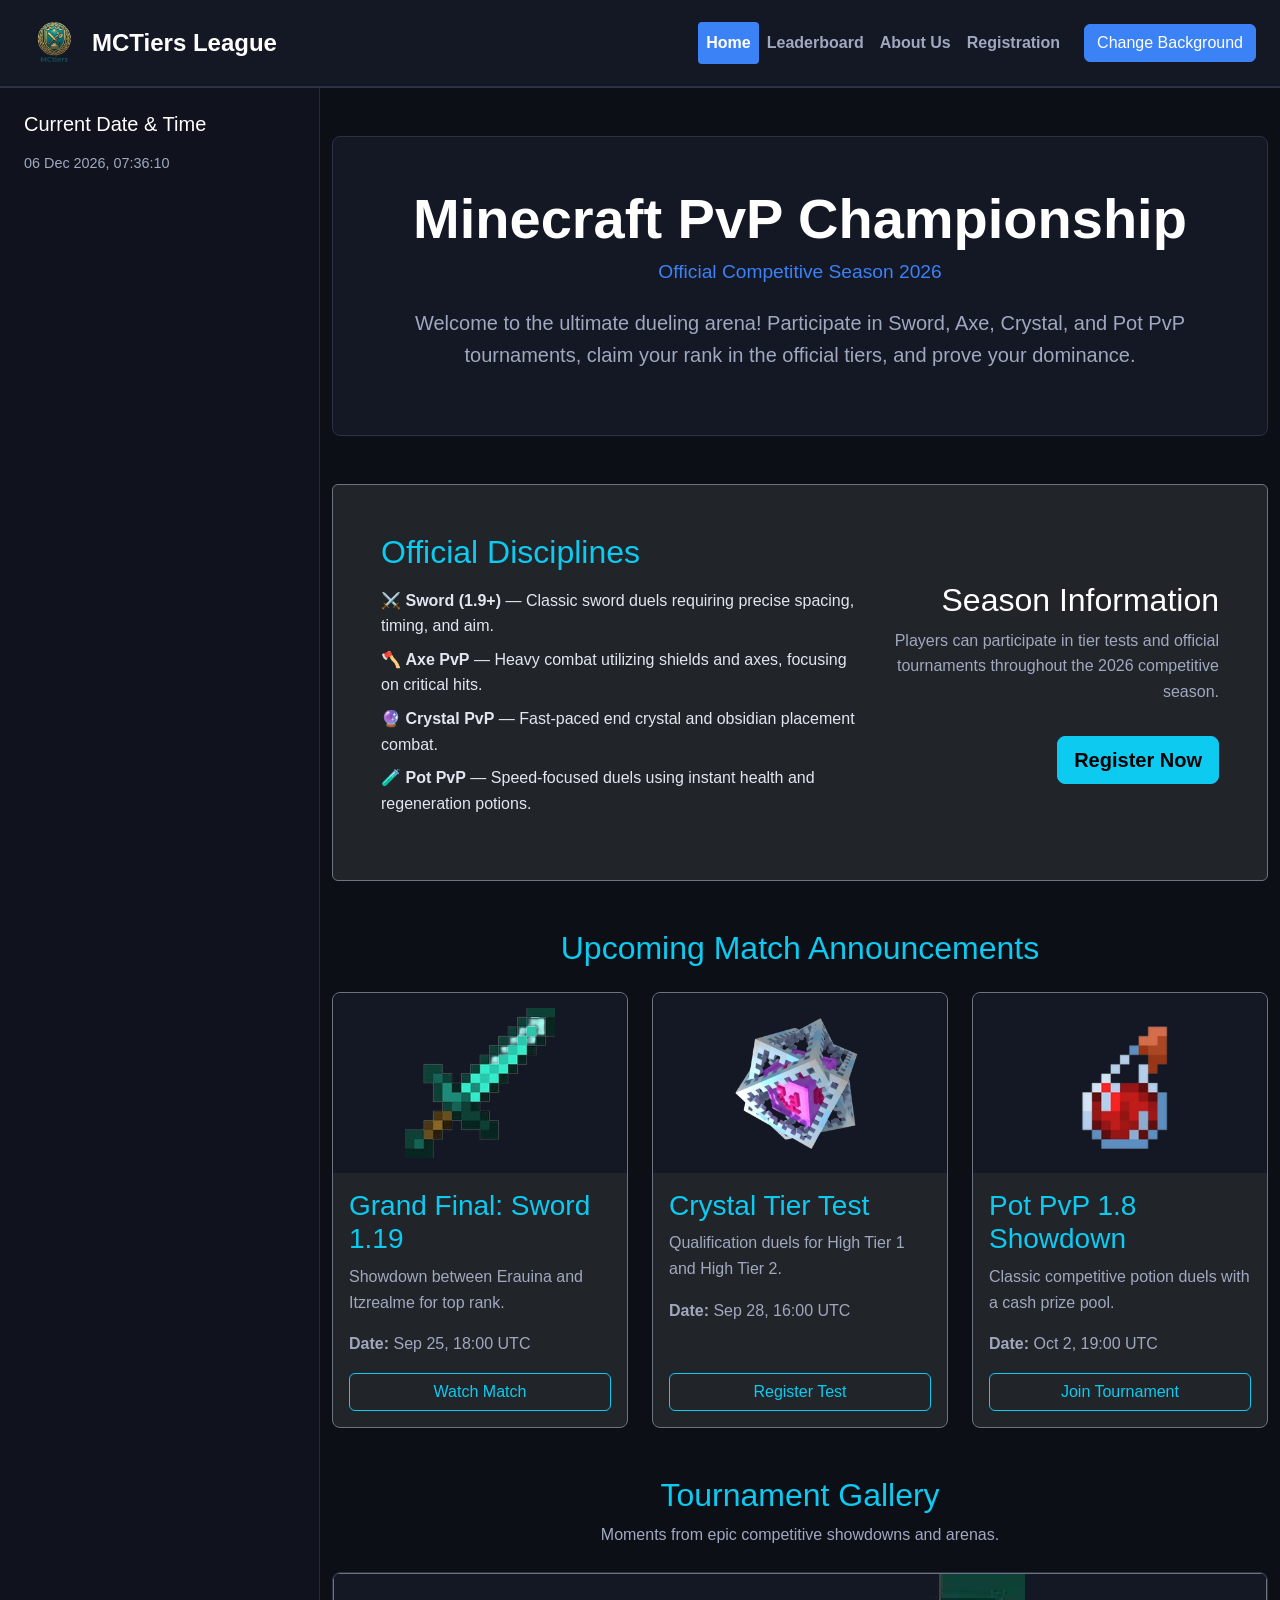
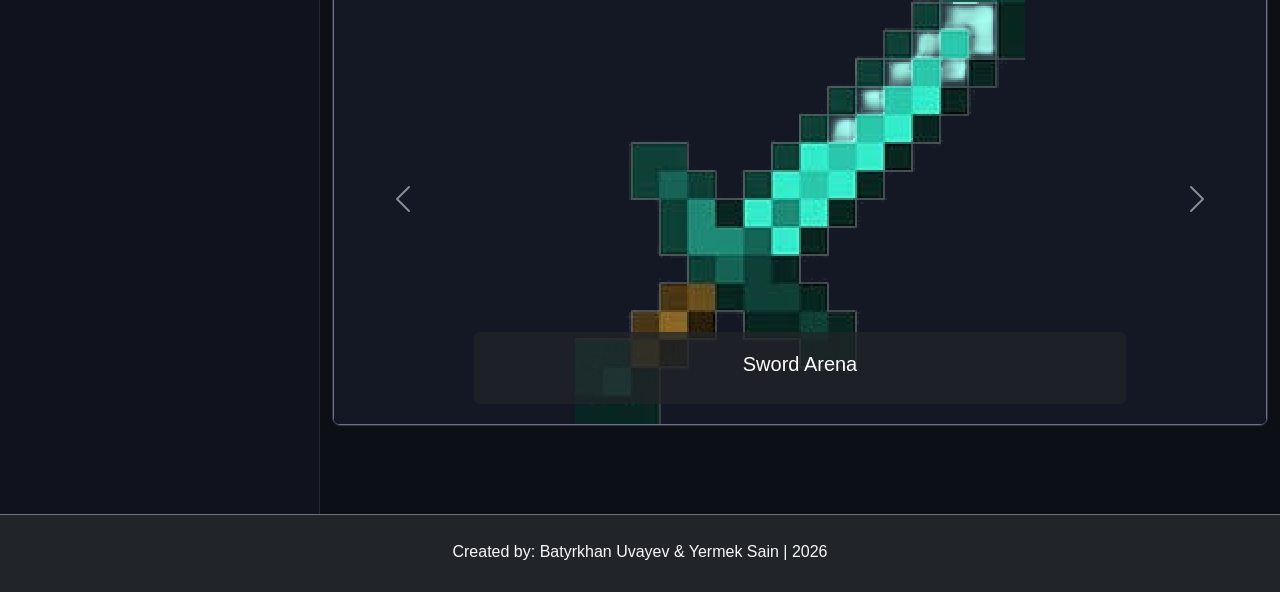
==== commit 2441a139: "fixes(3): task 5" ====
--- a/index.html
+++ b/index.html
@@ -55,7 +55,7 @@
         <div class="container-fluid flex-grow-1">
             <div class="row">
 
-                <aside class="col-lg-3 px-sm-3 px-lg-4 py-4">
+                <aside class="site-aside col-lg-3 px-sm-3 px-lg-4 py-4">
                     <h2>Current Date &amp; Time</h2>
                     <p id="currentDateTime">Loading...</p>
                 </aside>
--- a/css/style.css
+++ b/css/style.css
@@ -69,7 +69,9 @@
     min-width: 0;
 }
 
-h1, h2, h3 {
+h1,
+h2,
+h3 {
     color: #ffffff;
 }
 
@@ -83,23 +85,21 @@
 
 
 .site-aside {
-    background-color: #121520;
-    border: 1px solid #252938;
-    border-radius: 8px;
-    padding: 20px;
-    margin: 30px 0;
     color: #c5c9d6;
-}
-
-.site-aside h3 {
-    color: #ffffff;
-    font-size: 18px;
-    margin-bottom: 10px;
+    background-color: #10131d;
+    border-right: 1px solid #252938;
+    min-height: 100%;
+}
+
+.site-aside h2 {
+    color: #ffffff;
+    font-size: 1.25rem;
+    margin-bottom: 1rem;
 }
 
 .site-aside p {
-    font-size: 14px;
-    margin-bottom: 0;
+    font-size: 0.9rem;
+    overflow-wrap: anywhere;
 }
 
 .hero-banner,
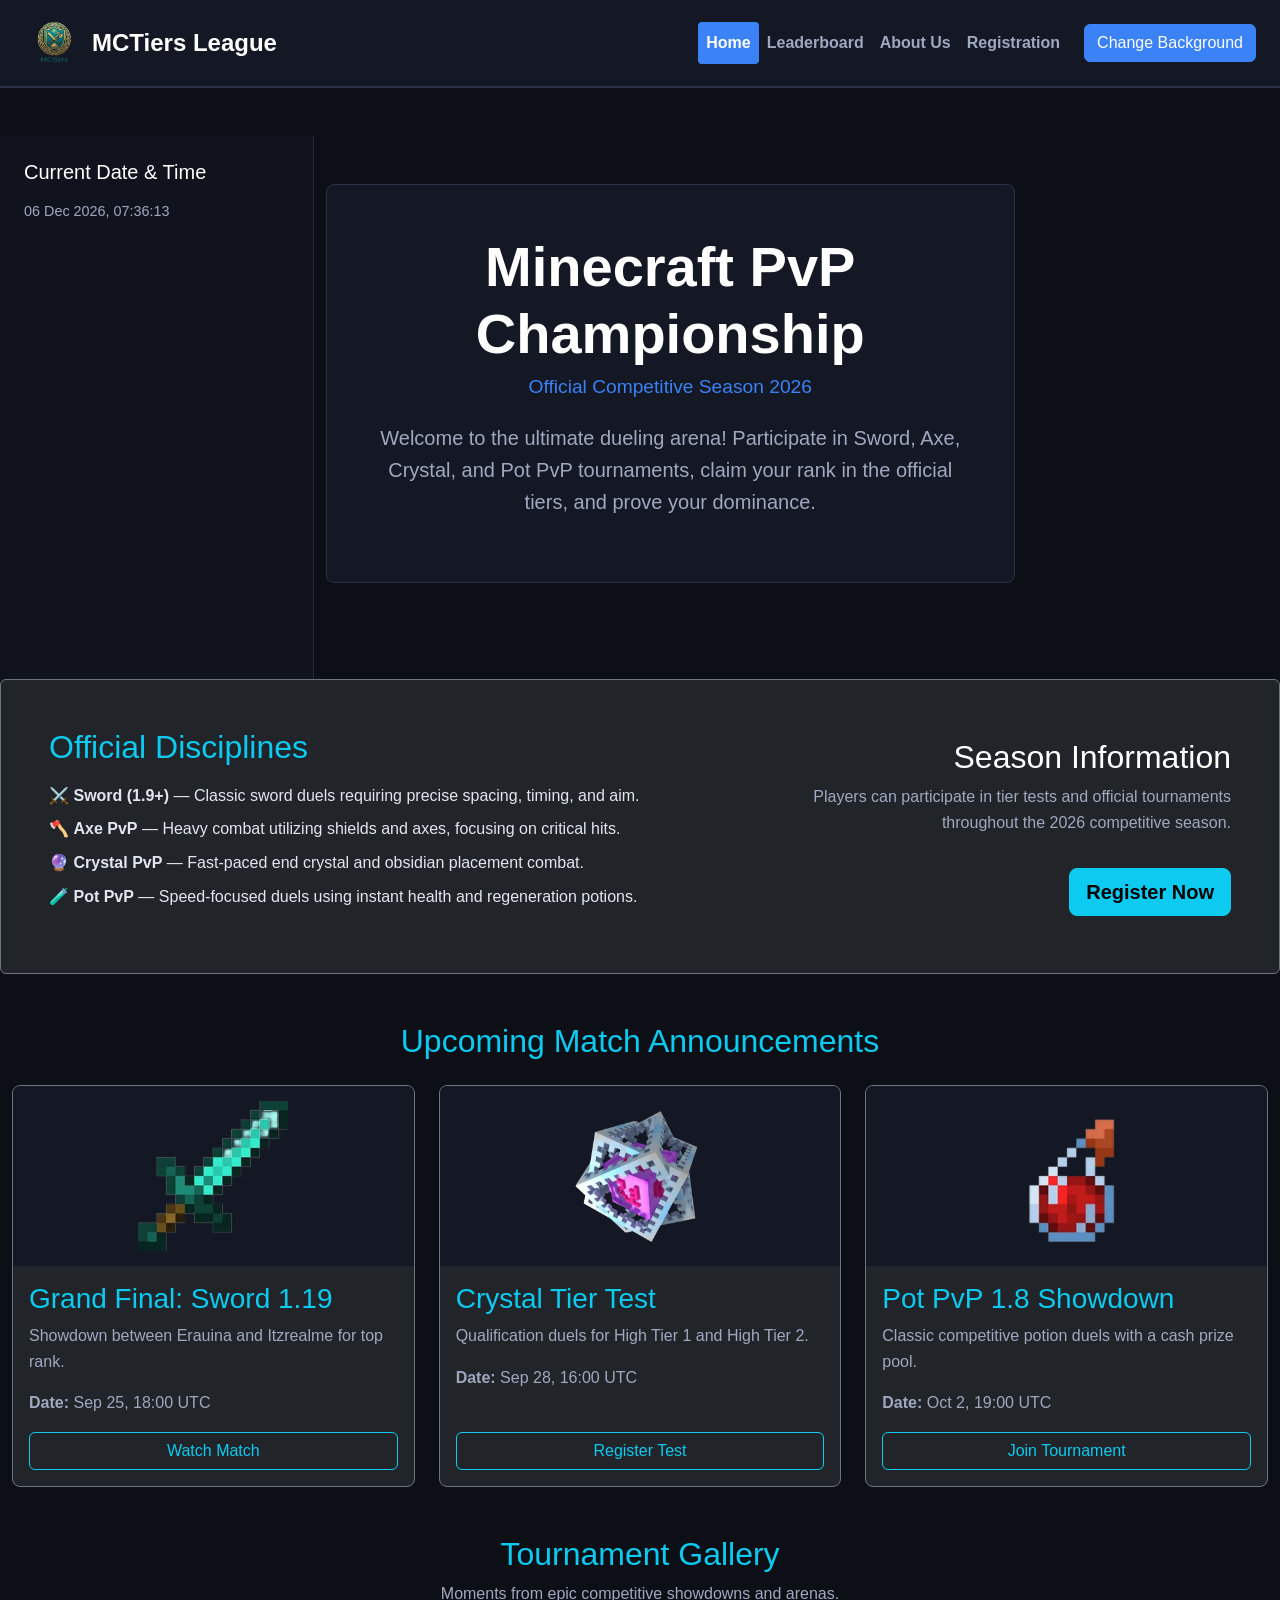
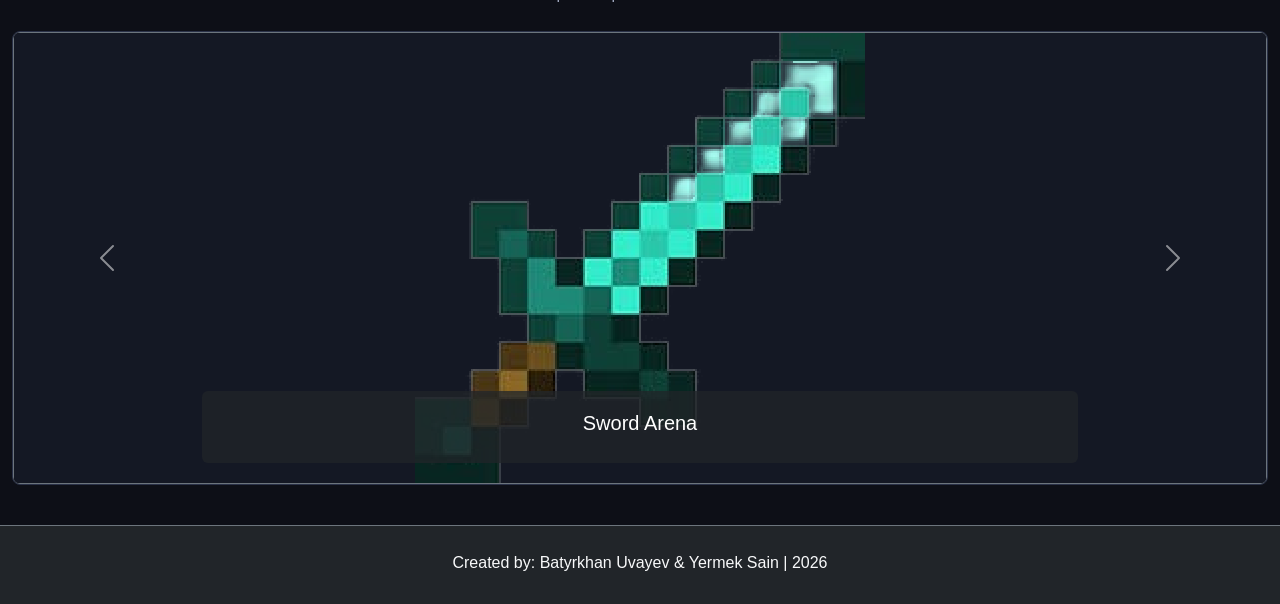
==== commit 834adae7: "fixes:task 5" ====
--- a/index.html
+++ b/index.html
@@ -54,138 +54,140 @@
 
         <div class="container-fluid flex-grow-1">
             <div class="row">
-
-                <aside class="site-aside col-lg-3 px-sm-3 px-lg-4 py-4">
-                    <h2>Current Date &amp; Time</h2>
-                    <p id="currentDateTime">Loading...</p>
-                </aside>
-
-                <main class="col-lg-9 py-5">
-
-
-                    <section class="hero-banner p-4 p-lg-5 mb-5 text-center">
-                        <h1 class="display-4 fw-bold">Minecraft PvP Championship</h1>
-                        <h3 class="subtitle mb-4">Official Competitive Season 2026</h3>
-                        <p class="lead">Welcome to the ultimate dueling arena! Participate in Sword, Axe, Crystal, and
-                            Pot PvP
-                            tournaments, claim your rank in the official tiers, and prove your dominance.</p>
-                    </section>
-
-                    <section class="rules-section p-4 p-lg-5 mb-5 bg-dark rounded border border-secondary">
-                        <div class="row g-4 align-items-center">
-                            <div class="col-lg-7">
-                                <h2 class="text-info">Official Disciplines</h2>
-                                <ul class="list-unstyled mt-3">
-                                    <li class="mb-2">⚔️ <strong>Sword (1.9+)</strong> — Classic sword duels requiring
-                                        precise
-                                        spacing, timing, and aim.</li>
-                                    <li class="mb-2">🪓 <strong>Axe PvP</strong> — Heavy combat utilizing shields and
-                                        axes,
-                                        focusing on critical hits.</li>
-                                    <li class="mb-2">🔮 <strong>Crystal PvP</strong> — Fast-paced end crystal and
-                                        obsidian
-                                        placement combat.</li>
-                                    <li class="mb-2">🧪 <strong>Pot PvP</strong> — Speed-focused duels using instant
-                                        health and
-                                        regeneration potions.</li>
-                                </ul>
-                            </div>
-
-                            <div class="col-lg-5 text-lg-end text-center">
-                                <h2>Season Information</h2>
-                                <p>Players can participate in tier tests and official tournaments throughout the 2026
-                                    competitive season.</p>
-                                <a href="contact.html" class="btn btn-info btn-lg mt-3 fw-bold">Register Now</a>
-                            </div>
-                        </div>
-                    </section>
-
-                    <section class="mb-5">
-                        <h2 class="mb-4 text-center text-info">Upcoming Match Announcements</h2>
-                        <div class="row g-4">
-                            <div class="col-md-6 col-lg-4">
-                                <div class="card match-card h-100 bg-dark border-secondary">
-                                    <img src="images/Без_названия-removebg-preview (1).png"
-                                        class="card-img-top pixel-icon" alt="Sword PvP match">
-                                    <div class="card-body d-flex flex-column text-light">
-                                        <h3 class="card-title text-info">Grand Final: Sword 1.19</h3>
-                                        <p class="card-text">Showdown between Erauina and Itzrealme for top rank.</p>
-                                        <p class="card-text"><strong>Date:</strong> Sep 25, 18:00 UTC</p>
-                                        <a href="contact.html" class="btn btn-outline-info mt-auto">Watch Match</a>
-                                    </div>
-                                </div>
-                            </div>
-
-                            <div class="col-md-6 col-lg-4">
-                                <div class="card match-card h-100 bg-dark border-secondary">
-                                    <img src="images/crys-removebg-preview.png" class="card-img-top pixel-icon"
-                                        alt="Crystal PvP match">
-                                    <div class="card-body d-flex flex-column text-light">
-                                        <h3 class="card-title text-info">Crystal Tier Test</h3>
-                                        <p class="card-text">Qualification duels for High Tier 1 and High Tier 2.</p>
-                                        <p class="card-text"><strong>Date:</strong> Sep 28, 16:00 UTC</p>
-                                        <a href="contact.html" class="btn btn-outline-info mt-auto">Register Test</a>
-                                    </div>
-                                </div>
-                            </div>
-
-                            <div class="col-md-6 col-lg-4">
-                                <div class="card match-card h-100 bg-dark border-secondary">
-                                    <img src="images/PotionDuels.webp" class="card-img-top pixel-icon"
-                                        alt="Pot PvP match">
-                                    <div class="card-body d-flex flex-column text-light">
-                                        <h3 class="card-title text-info">Pot PvP 1.8 Showdown</h3>
-                                        <p class="card-text">Classic competitive potion duels with a cash prize pool.
-                                        </p>
-                                        <p class="card-text"><strong>Date:</strong> Oct 2, 19:00 UTC</p>
-                                        <a href="contact.html" class="btn btn-outline-info mt-auto">Join Tournament</a>
-                                    </div>
-                                </div>
-                            </div>
-                        </div>
-                    </section>
-
-                    <!-- Галерея -->
-                    <section class="gallery-section">
-                        <h2 class="mb-2 text-center text-info">Tournament Gallery</h2>
-                        <p class="mb-4 text-center">Moments from epic competitive showdowns and arenas.</p>
-
-                        <div id="tournamentCarousel" class="carousel slide" data-bs-ride="carousel">
-                            <div class="carousel-inner rounded shadow-lg border border-secondary">
-                                <div class="carousel-item active">
-                                    <img src="images/Без_названия-removebg-preview (1).png"
-                                        class="d-block w-100 carousel-img" alt="Sword Arena">
-                                    <div class="carousel-caption d-none d-md-block bg-dark bg-opacity-75 rounded">
-                                        <h5>Sword Arena</h5>
-                                    </div>
-                                </div>
-                                <div class="carousel-item">
-                                    <img src="images/crys-removebg-preview.png" class="d-block w-100 carousel-img"
-                                        alt="Crystal Fight">
-                                    <div class="carousel-caption d-none d-md-block bg-dark bg-opacity-75 rounded">
-                                        <h5>Crystal Fight</h5>
-                                    </div>
-                                </div>
-                                <div class="carousel-item">
-                                    <img src="images/PotionDuels.webp" class="d-block w-100 carousel-img"
-                                        alt="Pot PvP Duel">
-                                    <div class="carousel-caption d-none d-md-block bg-dark bg-opacity-75 rounded">
-                                        <h5>Pot PvP Duel</h5>
-                                    </div>
-                                </div>
-                            </div>
-                            <button class="carousel-control-prev" type="button" data-bs-target="#tournamentCarousel"
-                                data-bs-slide="prev">
-                                <span class="carousel-control-prev-icon" aria-hidden="true"></span>
-                                <span class="visually-hidden">Previous</span>
-                            </button>
-                            <button class="carousel-control-next" type="button" data-bs-target="#tournamentCarousel"
-                                data-bs-slide="next">
-                                <span class="carousel-control-next-icon" aria-hidden="true"></span>
-                                <span class="visually-hidden">Next</span>
-                            </button>
-                        </div>
-                    </section>
+                <div class="row g-4 align-items-start">
+                    <aside class="site-aside col-lg-3 px-sm-3 px-lg-4 py-4">
+                        <h2>Current Date &amp; Time</h2>
+                        <p id="currentDateTime">Loading...</p>
+                    </aside>
+
+                    <main class="col-lg-9 py-5">
+
+                        <div class="col-lg-9">
+                            <section class="hero-banner p-4 p-lg-5 mb-5 text-center">
+                                <h1 class="display-4 fw-bold">Minecraft PvP Championship</h1>
+                                <h3 class="subtitle mb-4">Official Competitive Season 2026</h3>
+                                <p class="lead">Welcome to the ultimate dueling arena! Participate in Sword, Axe,
+                                    Crystal, and
+                                    Pot PvP tournaments, claim your rank in the official tiers, and prove your
+                                    dominance.
+                                </p>
+                            </section>
+                        </div>
+                </div>
+                <section class="rules-section p-4 p-lg-5 mb-5 bg-dark rounded border border-secondary">
+                    <div class="row g-4 align-items-center">
+                        <div class="col-lg-7">
+                            <h2 class="text-info">Official Disciplines</h2>
+                            <ul class="list-unstyled mt-3">
+                                <li class="mb-2">⚔️ <strong>Sword (1.9+)</strong> — Classic sword duels requiring
+                                    precise
+                                    spacing, timing, and aim.</li>
+                                <li class="mb-2">🪓 <strong>Axe PvP</strong> — Heavy combat utilizing shields and
+                                    axes,
+                                    focusing on critical hits.</li>
+                                <li class="mb-2">🔮 <strong>Crystal PvP</strong> — Fast-paced end crystal and
+                                    obsidian
+                                    placement combat.</li>
+                                <li class="mb-2">🧪 <strong>Pot PvP</strong> — Speed-focused duels using instant
+                                    health and
+                                    regeneration potions.</li>
+                            </ul>
+                        </div>
+
+                        <div class="col-lg-5 text-lg-end text-center">
+                            <h2>Season Information</h2>
+                            <p>Players can participate in tier tests and official tournaments throughout the 2026
+                                competitive season.</p>
+                            <a href="contact.html" class="btn btn-info btn-lg mt-3 fw-bold">Register Now</a>
+                        </div>
+                    </div>
+                </section>
+
+                <section class="mb-5">
+                    <h2 class="mb-4 text-center text-info">Upcoming Match Announcements</h2>
+                    <div class="row g-4">
+                        <div class="col-md-6 col-lg-4">
+                            <div class="card match-card h-100 bg-dark border-secondary">
+                                <img src="images/Без_названия-removebg-preview (1).png" class="card-img-top pixel-icon"
+                                    alt="Sword PvP match">
+                                <div class="card-body d-flex flex-column text-light">
+                                    <h3 class="card-title text-info">Grand Final: Sword 1.19</h3>
+                                    <p class="card-text">Showdown between Erauina and Itzrealme for top rank.</p>
+                                    <p class="card-text"><strong>Date:</strong> Sep 25, 18:00 UTC</p>
+                                    <a href="contact.html" class="btn btn-outline-info mt-auto">Watch Match</a>
+                                </div>
+                            </div>
+                        </div>
+
+                        <div class="col-md-6 col-lg-4">
+                            <div class="card match-card h-100 bg-dark border-secondary">
+                                <img src="images/crys-removebg-preview.png" class="card-img-top pixel-icon"
+                                    alt="Crystal PvP match">
+                                <div class="card-body d-flex flex-column text-light">
+                                    <h3 class="card-title text-info">Crystal Tier Test</h3>
+                                    <p class="card-text">Qualification duels for High Tier 1 and High Tier 2.</p>
+                                    <p class="card-text"><strong>Date:</strong> Sep 28, 16:00 UTC</p>
+                                    <a href="contact.html" class="btn btn-outline-info mt-auto">Register Test</a>
+                                </div>
+                            </div>
+                        </div>
+
+                        <div class="col-md-6 col-lg-4">
+                            <div class="card match-card h-100 bg-dark border-secondary">
+                                <img src="images/PotionDuels.webp" class="card-img-top pixel-icon" alt="Pot PvP match">
+                                <div class="card-body d-flex flex-column text-light">
+                                    <h3 class="card-title text-info">Pot PvP 1.8 Showdown</h3>
+                                    <p class="card-text">Classic competitive potion duels with a cash prize pool.
+                                    </p>
+                                    <p class="card-text"><strong>Date:</strong> Oct 2, 19:00 UTC</p>
+                                    <a href="contact.html" class="btn btn-outline-info mt-auto">Join Tournament</a>
+                                </div>
+                            </div>
+                        </div>
+                    </div>
+                </section>
+
+                <!-- Галерея -->
+                <section class="gallery-section">
+                    <h2 class="mb-2 text-center text-info">Tournament Gallery</h2>
+                    <p class="mb-4 text-center">Moments from epic competitive showdowns and arenas.</p>
+
+                    <div id="tournamentCarousel" class="carousel slide" data-bs-ride="carousel">
+                        <div class="carousel-inner rounded shadow-lg border border-secondary">
+                            <div class="carousel-item active">
+                                <img src="images/Без_названия-removebg-preview (1).png"
+                                    class="d-block w-100 carousel-img" alt="Sword Arena">
+                                <div class="carousel-caption d-none d-md-block bg-dark bg-opacity-75 rounded">
+                                    <h5>Sword Arena</h5>
+                                </div>
+                            </div>
+                            <div class="carousel-item">
+                                <img src="images/crys-removebg-preview.png" class="d-block w-100 carousel-img"
+                                    alt="Crystal Fight">
+                                <div class="carousel-caption d-none d-md-block bg-dark bg-opacity-75 rounded">
+                                    <h5>Crystal Fight</h5>
+                                </div>
+                            </div>
+                            <div class="carousel-item">
+                                <img src="images/PotionDuels.webp" class="d-block w-100 carousel-img"
+                                    alt="Pot PvP Duel">
+                                <div class="carousel-caption d-none d-md-block bg-dark bg-opacity-75 rounded">
+                                    <h5>Pot PvP Duel</h5>
+                                </div>
+                            </div>
+                        </div>
+                        <button class="carousel-control-prev" type="button" data-bs-target="#tournamentCarousel"
+                            data-bs-slide="prev">
+                            <span class="carousel-control-prev-icon" aria-hidden="true"></span>
+                            <span class="visually-hidden">Previous</span>
+                        </button>
+                        <button class="carousel-control-next" type="button" data-bs-target="#tournamentCarousel"
+                            data-bs-slide="next">
+                            <span class="carousel-control-next-icon" aria-hidden="true"></span>
+                            <span class="visually-hidden">Next</span>
+                        </button>
+                    </div>
+                </section>
                 </main>
             </div>
         </div>
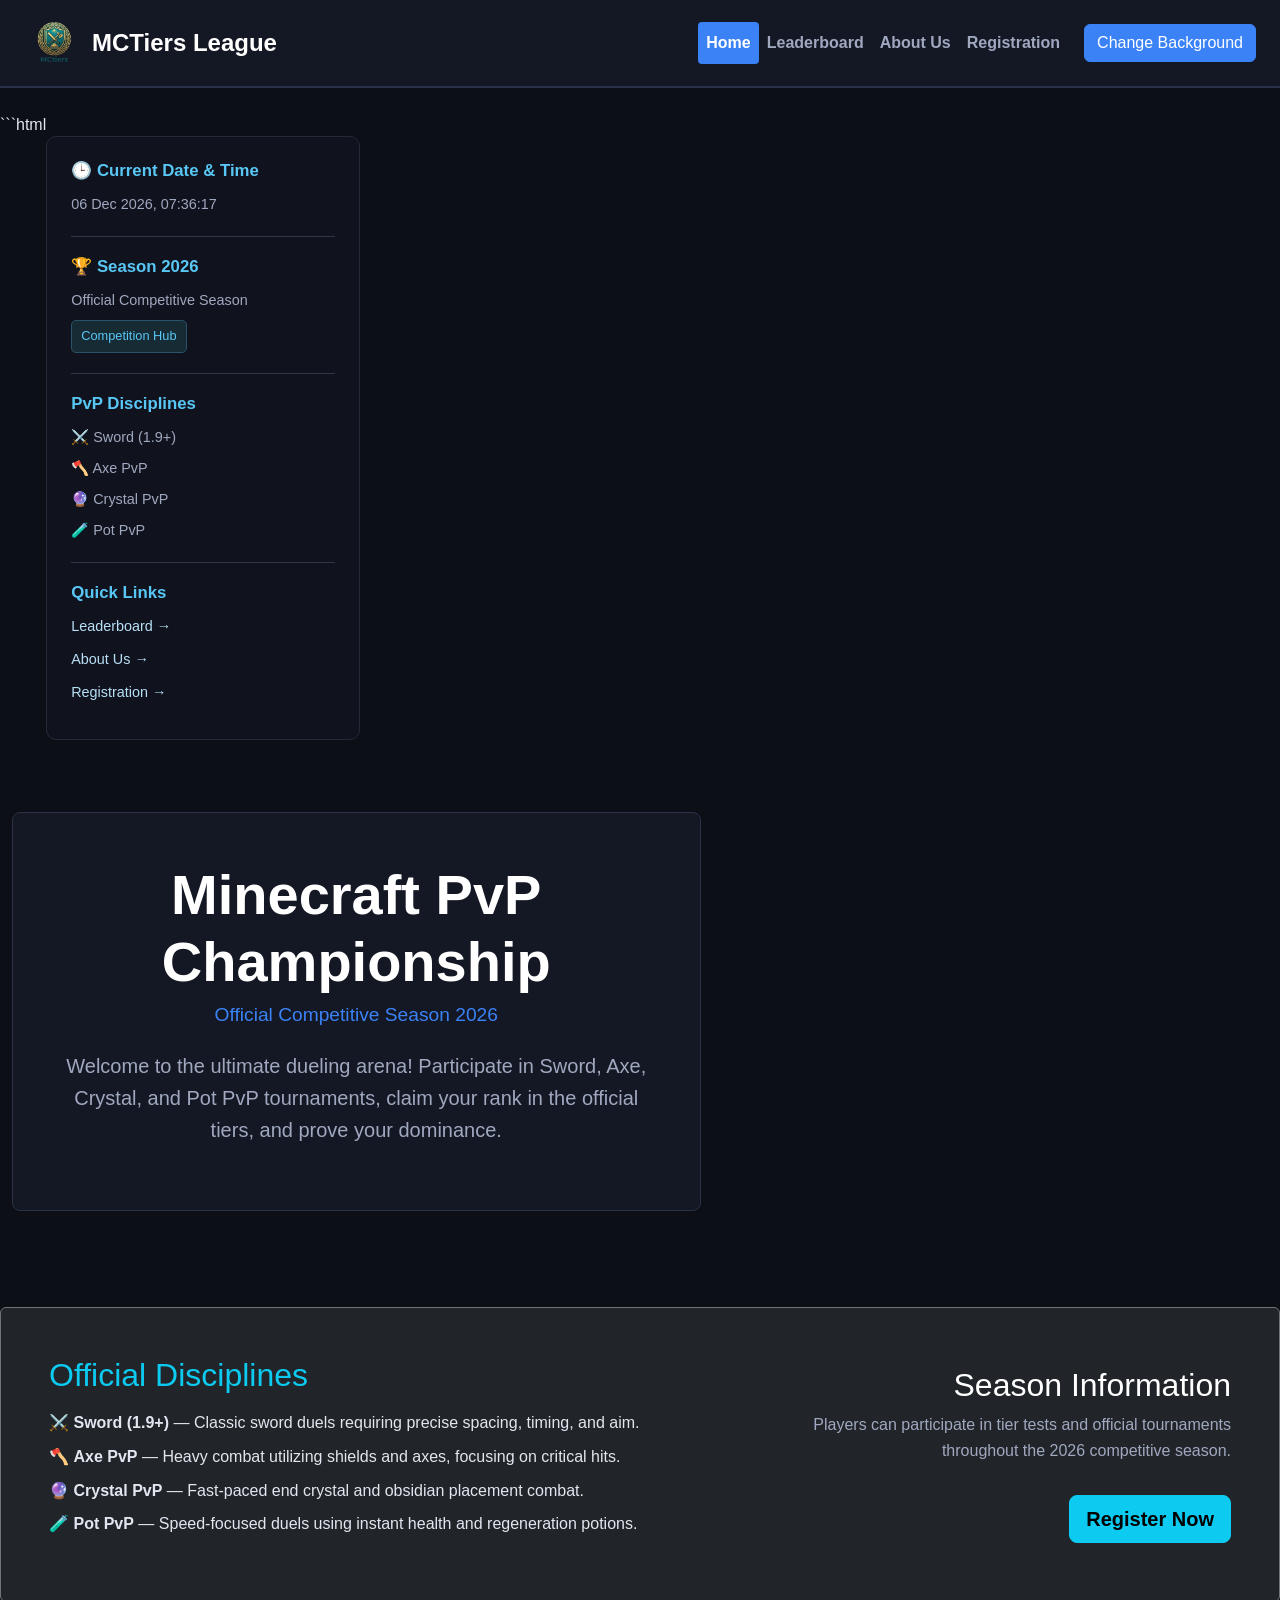
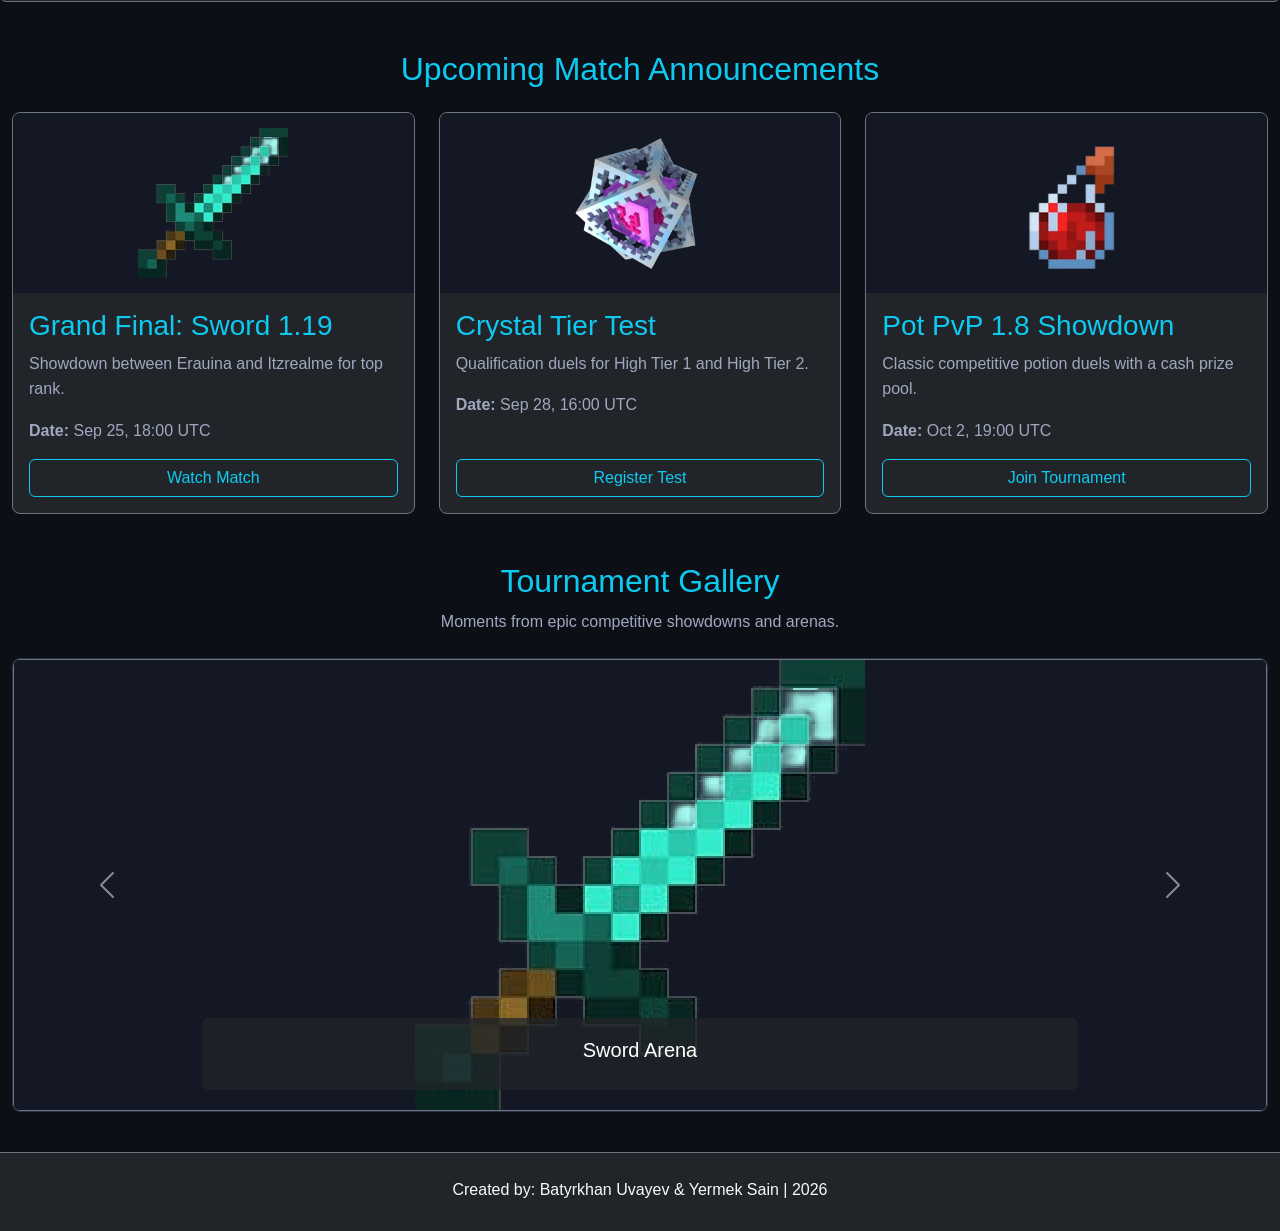
==== commit fedf1d72: "upgraded aside section" ====
--- a/index.html
+++ b/index.html
@@ -55,10 +55,42 @@
         <div class="container-fluid flex-grow-1">
             <div class="row">
                 <div class="row g-4 align-items-start">
+                    ```html
                     <aside class="site-aside col-lg-3 px-sm-3 px-lg-4 py-4">
-                        <h2>Current Date &amp; Time</h2>
-                        <p id="currentDateTime">Loading...</p>
+
+                        <div class="aside-section">
+                            <h2>🕒 Current Date &amp; Time</h2>
+                            <p id="currentDateTime">Loading...</p>
+                        </div>
+
+                        <hr>
+
+                        <div class="aside-section">
+                            <h2>🏆 Season 2026</h2>
+                            <p>Official Competitive Season</p>
+                            <span class="season-badge">Competition Hub</span>
+                        </div>
+
+                        <hr>
+
+                        <div class="aside-section">
+                            <h2>PvP Disciplines</h2>
+                            <p>⚔️ Sword (1.9+)</p>
+                            <p>🪓 Axe PvP</p>
+                            <p>🔮 Crystal PvP</p>
+                            <p>🧪 Pot PvP</p>
+                        </div>
+
+                        <hr>
+                        <div class="aside-section">
+                            <h2>Quick Links</h2>
+                            <a href="leaderboard.html">Leaderboard →</a>
+                            <a href="about.html">About Us →</a>
+                            <a href="contact.html">Registration →</a>
+                        </div>
+
                     </aside>
+                    
 
                     <main class="col-lg-9 py-5">
 
--- a/css/style.css
+++ b/css/style.css
@@ -87,20 +87,54 @@
 .site-aside {
     color: #c5c9d6;
     background-color: #10131d;
-    border-right: 1px solid #252938;
-    min-height: 100%;
-}
-
-.site-aside h2 {
-    color: #ffffff;
-    font-size: 1.25rem;
-    margin-bottom: 1rem;
-}
-
-.site-aside p {
+    border: 1px solid #252938;
+    border-radius: 10px;
+    align-self: flex-start;
+}
+
+.aside-section h2 {
+    color: #59c7f5;
+    font-size: 1.05rem;
+    font-weight: 600;
+    margin-bottom: 12px;
+}
+
+.aside-section p {
     font-size: 0.9rem;
+    margin-bottom: 8px;
     overflow-wrap: anywhere;
 }
+
+.site-aside hr {
+    border-color: #303548;
+    opacity: 1;
+    margin: 20px 0;
+}
+
+.season-badge {
+    display: inline-block;
+    background-color: #172b35;
+    color: #59c7f5;
+    border: 1px solid #28536a;
+    border-radius: 5px;
+    padding: 5px 9px;
+    font-size: 0.8rem;
+}
+
+.site-aside a {
+    display: block;
+    color: #b7dff5;
+    text-decoration: none;
+    font-size: 0.9rem;
+    margin-bottom: 10px;
+    transition: color 0.2s ease;
+}
+
+.site-aside a:hover {
+    color: #59c7f5;
+}
+
+
 
 .hero-banner,
 .rules-section {
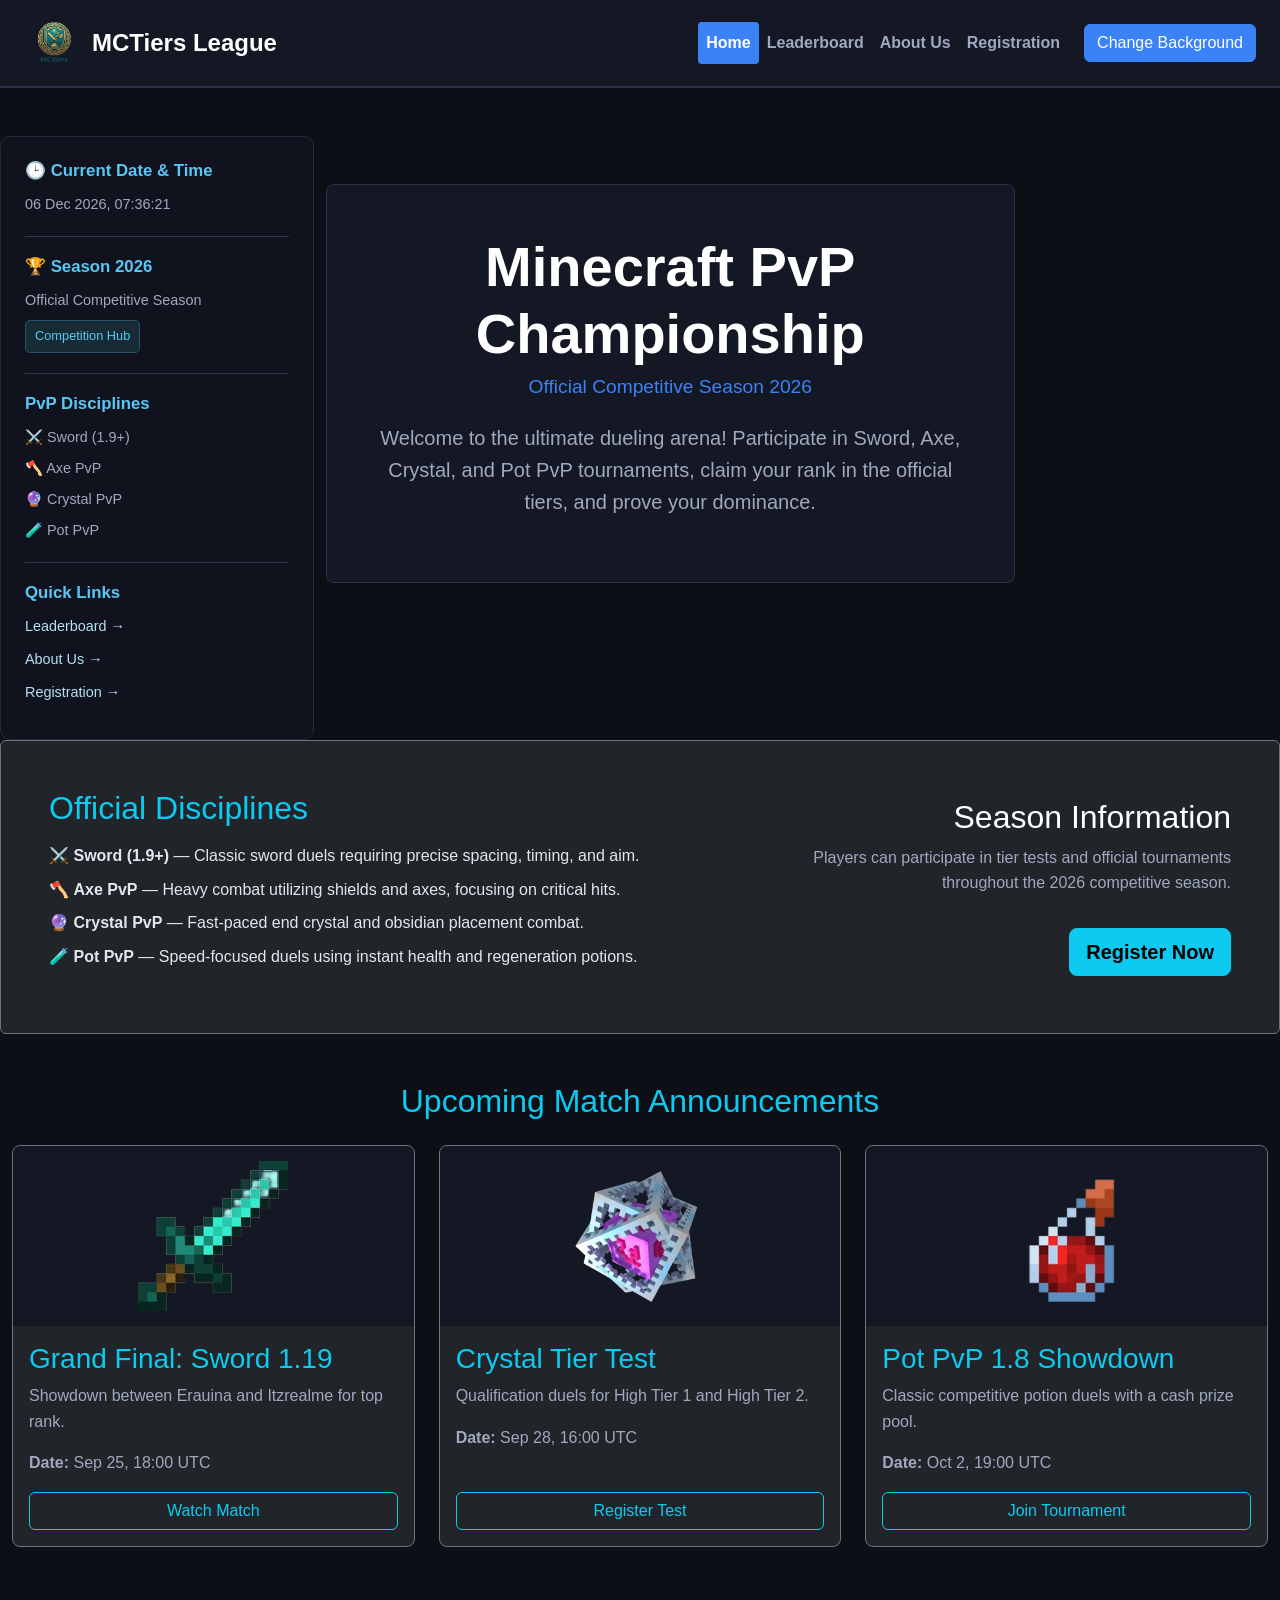
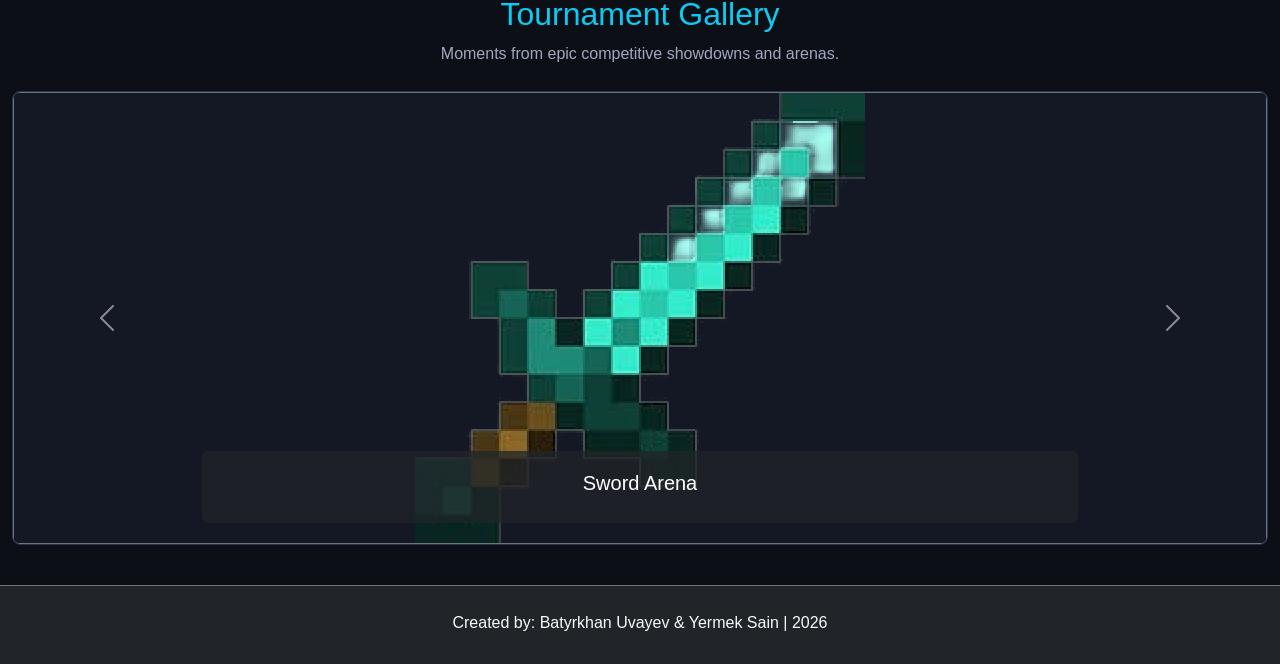
==== commit 7eedb2fc: "fixes" ====
--- a/index.html
+++ b/index.html
@@ -55,7 +55,6 @@
         <div class="container-fluid flex-grow-1">
             <div class="row">
                 <div class="row g-4 align-items-start">
-                    ```html
                     <aside class="site-aside col-lg-3 px-sm-3 px-lg-4 py-4">
 
                         <div class="aside-section">
